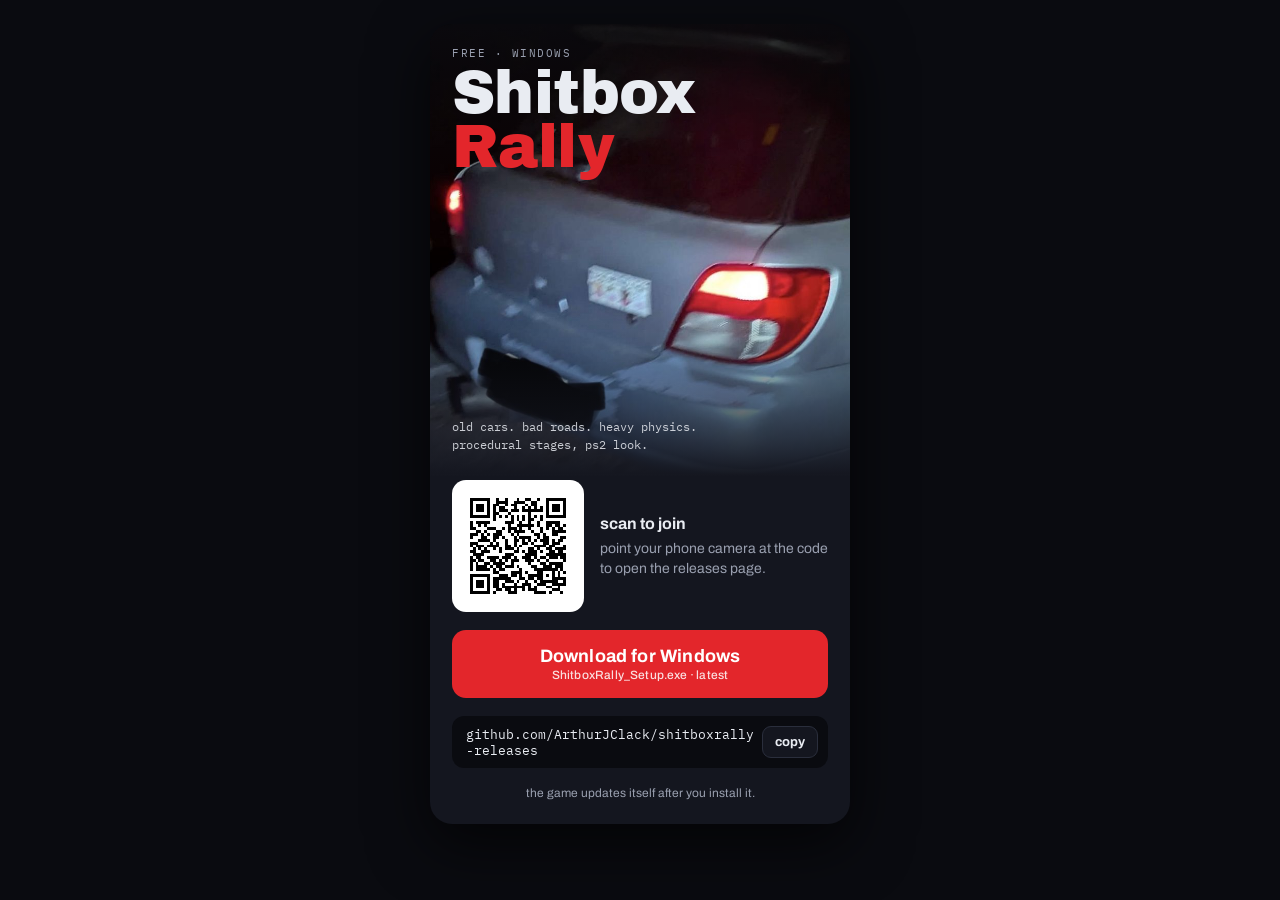
==== docs/index.html @ 25294f44 "Add a GitHub Pages share card site (wagon photo, QR, download button) Co-Authored-By: Claude Opus 5." ====
<!doctype html>
<html lang="en">
<head>
<meta charset="utf-8">
<meta name="viewport" content="width=device-width,initial-scale=1,viewport-fit=cover">
<meta property="og:title" content="Shitbox Rally">
<meta property="og:description" content="old cars. bad roads. heavy physics. free download for windows.">
<meta property="og:image" content="https://arthurjclack.github.io/shitboxrally-releases/card/wagon.jpg">
<title>Shitbox Rally</title>
<link rel="preconnect" href="https://fonts.googleapis.com">
<link rel="stylesheet" href="https://fonts.googleapis.com/css2?family=Archivo+Black&family=Archivo:wght@500;700&family=IBM+Plex+Mono:wght@500&display=swap">
<style>
/* layout: one phone-sized card, night photo bleeding behind the title, QR + download pinned under it */
:root{
  --night:#0a0b10; --panel:#14161f; --chrome:#e9ecf2; --dim:#9aa0b0;
  --tail:#e3262b; --tail-hot:#ff4a3d; --pad:#ffffff;
  --display:"Archivo Black","Arial Black",Impact,sans-serif;
  --body:"Archivo",system-ui,-apple-system,"Segoe UI",sans-serif;
  --mono:"IBM Plex Mono",ui-monospace,Menlo,Consolas,monospace;
  color-scheme:dark;
}
*{box-sizing:border-box}
html,body{background:var(--night);color:var(--chrome)}
body{margin:0;font-family:var(--body);padding-left:max(16px,env(safe-area-inset-left,0px));padding-right:max(16px,env(safe-area-inset-right,0px));padding-block:24px 40px;display:flex;justify-content:center}
.card{width:100%;max-width:420px;background:var(--panel);border-radius:22px;overflow:hidden;box-shadow:0 20px 60px #000a;display:flex;flex-direction:column}
.hero{position:relative;aspect-ratio:4/4.3;max-width:100%;background:var(--night) url("card/wagon.jpg") center/cover no-repeat;display:flex;flex-direction:column;justify-content:space-between;padding:22px}
.hero::after{content:"";position:absolute;inset:0;background:linear-gradient(180deg,#0a0b10cc 0%,#0a0b1000 38%,#0a0b1000 62%,var(--panel) 100%);pointer-events:none}
.hero>*{position:relative;z-index:1}
.tag{font-family:var(--mono);font-size:11px;letter-spacing:.14em;text-transform:uppercase;color:var(--dim)}
h1{margin:6px 0 0;font-family:var(--display);font-weight:400;line-height:.9;font-size:clamp(44px,13vw,60px);letter-spacing:-.01em;text-wrap:balance}
h1 span{display:block;color:var(--tail)}
.spec{font-family:var(--mono);font-size:12px;color:var(--chrome);opacity:.85;line-height:1.5}
.body{padding:4px 22px 24px;display:flex;flex-direction:column;gap:18px}
.row{display:flex;gap:16px;align-items:center}
.qr{flex:none;background:var(--pad);border-radius:14px;padding:6px;width:132px;max-width:40%}
.qr img{display:block;width:100%;image-rendering:pixelated}
.row p{margin:0;min-width:0;font-size:14px;line-height:1.45;color:var(--dim)}
.row p b{display:block;color:var(--chrome);font-size:16px;margin-bottom:4px}
.dl{display:flex;flex-direction:column;align-items:center;gap:2px;text-decoration:none;background:var(--tail);color:#fff;border-radius:14px;padding:16px 12px;font-weight:700;font-size:18px;letter-spacing:.01em;transition:background .15s}
.dl small{font-weight:500;font-size:12px;opacity:.85}
.dl:hover,.dl:focus-visible{background:var(--tail-hot)}
a:focus-visible,button:focus-visible{outline:2px solid var(--chrome);outline-offset:3px}
.link{display:flex;gap:8px;align-items:center;background:var(--night);border-radius:12px;padding:10px 10px 10px 14px}
.link a{flex:1;min-width:0;font-family:var(--mono);font-size:12.5px;color:var(--chrome);text-decoration:none;overflow-wrap:anywhere}
.link button{flex:none;font:700 13px var(--body);background:var(--panel);color:var(--chrome);border:1px solid #2a2e3c;border-radius:9px;padding:8px 12px;cursor:pointer}
.foot{font-size:12px;color:var(--dim);text-align:center}
@media (prefers-reduced-motion:reduce){.dl{transition:none}}
</style>
</head>
<body>


<main class="card">
  <section class="hero">
    <div>
      <div class="tag">free · windows</div>
      <h1>Shitbox <span>Rally</span></h1>
    </div>
    <div class="spec">old cars. bad roads. heavy physics.<br>procedural stages, ps2 look.</div>
  </section>
  <section class="body">
    <div class="row">
      <div class="qr"><img alt="QR code linking to the Shitbox Rally releases page" src="card/qr.png"></div>
      <p><b>scan to join</b>point your phone camera at the code to open the releases page.</p>
    </div>
    <a class="dl" href="https://github.com/ArthurJClack/shitboxrally-releases/releases/latest/download/ShitboxRally_Setup.exe">Download for Windows<small>ShitboxRally_Setup.exe · latest</small></a>
    <div class="link">
      <a id="repo" href="https://github.com/ArthurJClack/shitboxrally-releases">github.com/ArthurJClack/shitboxrally-releases</a>
      <button id="copy" type="button">copy</button>
    </div>
    <div class="foot">the game updates itself after you install it.</div>
  </section>
</main>
<script>
document.getElementById('copy').addEventListener('click',e=>{
  const b=e.currentTarget,url=document.getElementById('repo').href;
  const done=t=>{b.textContent=t;setTimeout(()=>b.textContent='copy',1600)};
  try{navigator.clipboard.writeText(url).then(()=>done('copied'),()=>sel())}catch(_){sel()}
  function sel(){const r=document.createRange();r.selectNodeContents(document.getElementById('repo'));const s=getSelection();s.removeAllRanges();s.addRange(r);done('selected')}
});
</script>
</body>
</html>
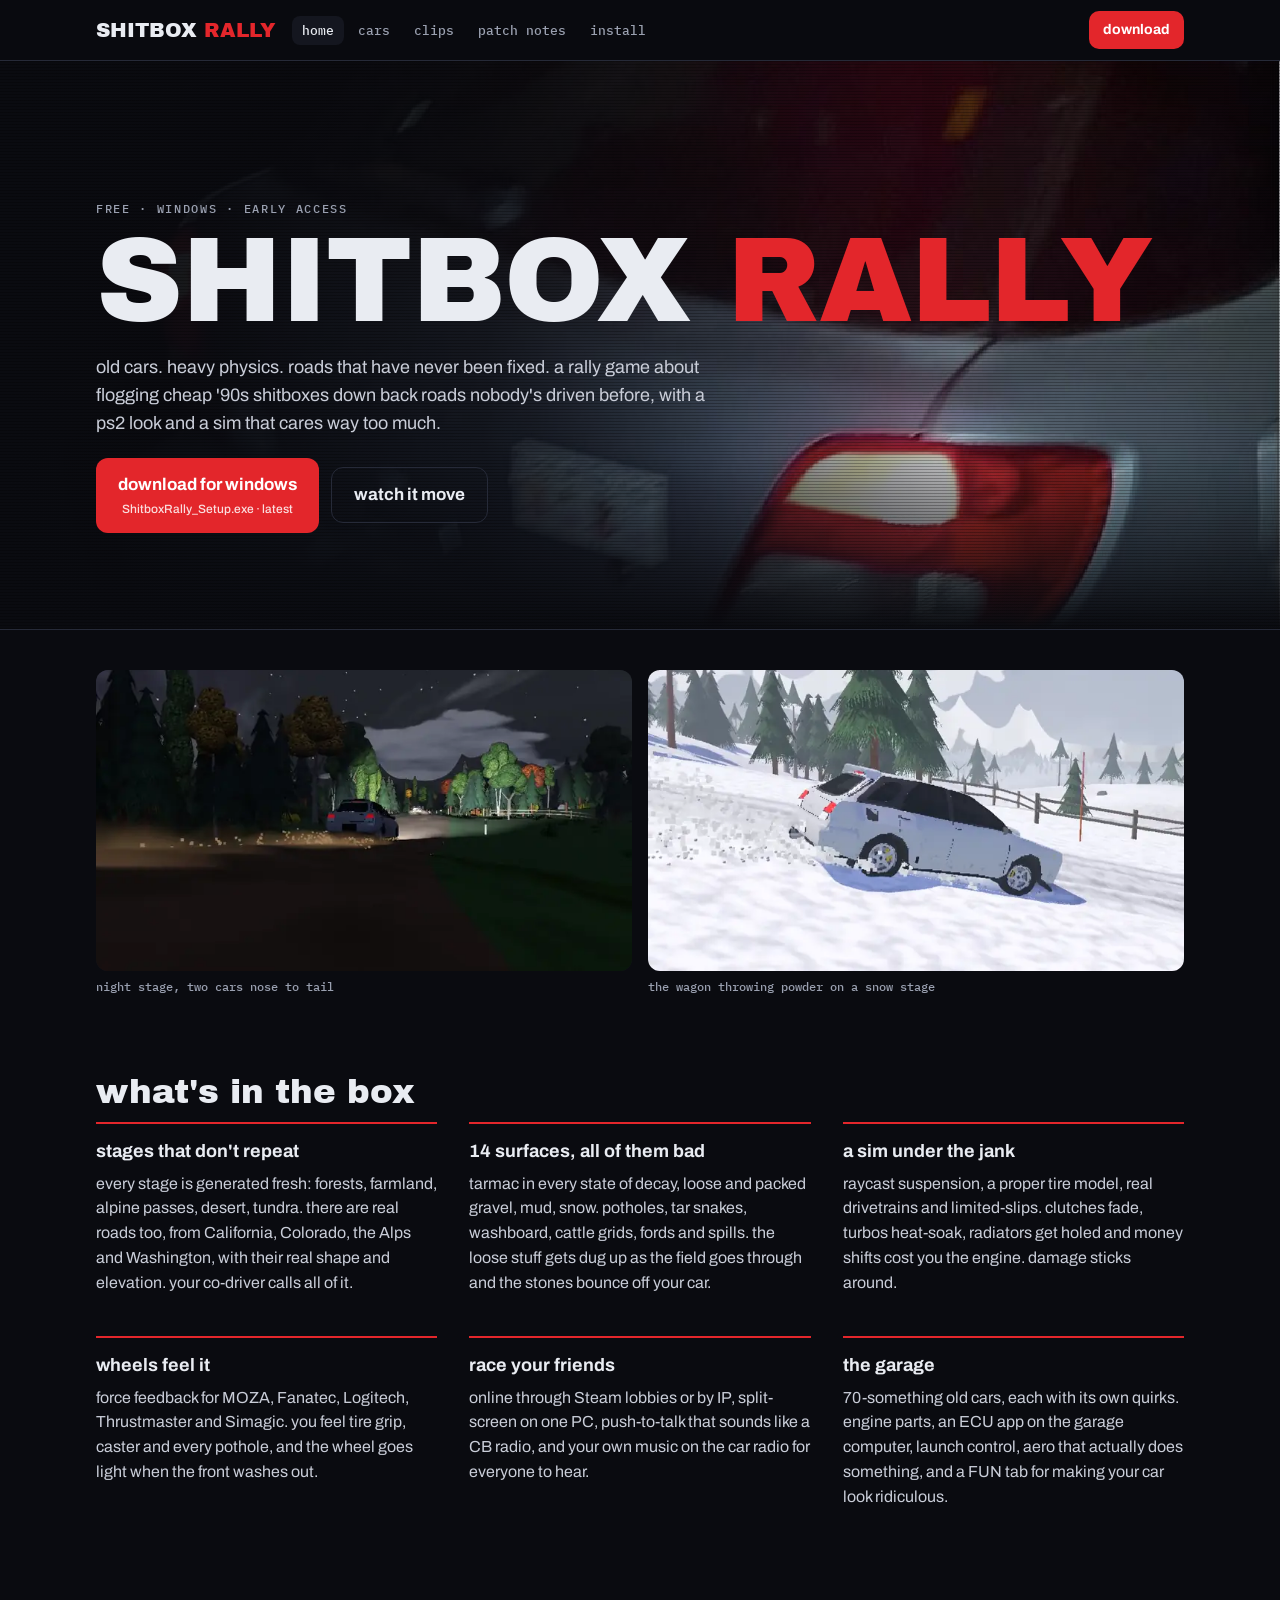
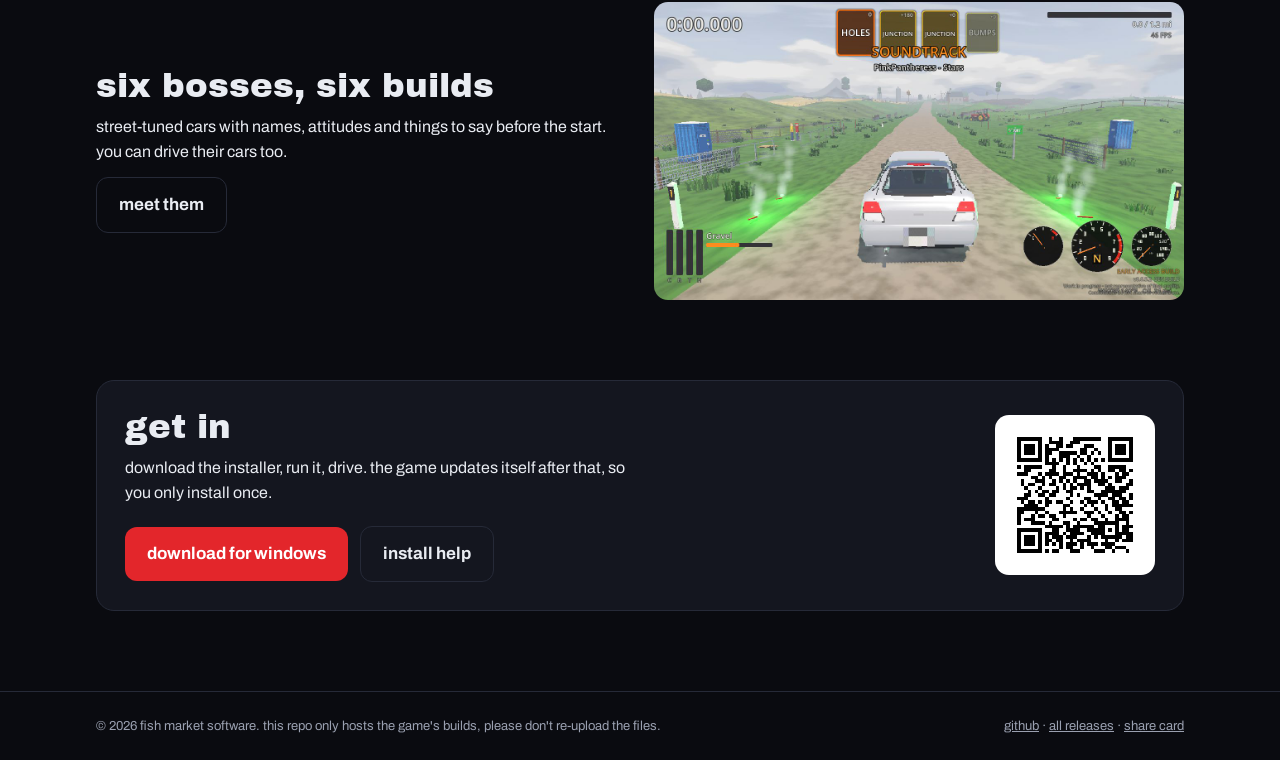
==== commit 02a78837: "Turn the share card into a full site: home, cars, clips, patch notes, install Co-Authored-By: Claude" ====
--- a/docs/index.html
+++ b/docs/index.html
@@ -3,81 +3,86 @@
 <head>
 <meta charset="utf-8">
 <meta name="viewport" content="width=device-width,initial-scale=1,viewport-fit=cover">
+<title>Shitbox Rally</title>
+<meta name="description" content="old cars, heavy physics, procedural rally stages and a ps2 look. free download for windows.">
 <meta property="og:title" content="Shitbox Rally">
-<meta property="og:description" content="old cars. bad roads. heavy physics. free download for windows.">
+<meta property="og:description" content="old cars, heavy physics, procedural rally stages and a ps2 look. free download for windows.">
 <meta property="og:image" content="https://arthurjclack.github.io/shitboxrally-releases/card/wagon.jpg">
-<title>Shitbox Rally</title>
+<meta name="theme-color" content="#0a0b10">
 <link rel="preconnect" href="https://fonts.googleapis.com">
 <link rel="stylesheet" href="https://fonts.googleapis.com/css2?family=Archivo+Black&family=Archivo:wght@500;700&family=IBM+Plex+Mono:wght@500&display=swap">
-<style>
-/* layout: one phone-sized card, night photo bleeding behind the title, QR + download pinned under it */
-:root{
-  --night:#0a0b10; --panel:#14161f; --chrome:#e9ecf2; --dim:#9aa0b0;
-  --tail:#e3262b; --tail-hot:#ff4a3d; --pad:#ffffff;
-  --display:"Archivo Black","Arial Black",Impact,sans-serif;
-  --body:"Archivo",system-ui,-apple-system,"Segoe UI",sans-serif;
-  --mono:"IBM Plex Mono",ui-monospace,Menlo,Consolas,monospace;
-  color-scheme:dark;
-}
-*{box-sizing:border-box}
-html,body{background:var(--night);color:var(--chrome)}
-body{margin:0;font-family:var(--body);padding-left:max(16px,env(safe-area-inset-left,0px));padding-right:max(16px,env(safe-area-inset-right,0px));padding-block:24px 40px;display:flex;justify-content:center}
-.card{width:100%;max-width:420px;background:var(--panel);border-radius:22px;overflow:hidden;box-shadow:0 20px 60px #000a;display:flex;flex-direction:column}
-.hero{position:relative;aspect-ratio:4/4.3;max-width:100%;background:var(--night) url("card/wagon.jpg") center/cover no-repeat;display:flex;flex-direction:column;justify-content:space-between;padding:22px}
-.hero::after{content:"";position:absolute;inset:0;background:linear-gradient(180deg,#0a0b10cc 0%,#0a0b1000 38%,#0a0b1000 62%,var(--panel) 100%);pointer-events:none}
-.hero>*{position:relative;z-index:1}
-.tag{font-family:var(--mono);font-size:11px;letter-spacing:.14em;text-transform:uppercase;color:var(--dim)}
-h1{margin:6px 0 0;font-family:var(--display);font-weight:400;line-height:.9;font-size:clamp(44px,13vw,60px);letter-spacing:-.01em;text-wrap:balance}
-h1 span{display:block;color:var(--tail)}
-.spec{font-family:var(--mono);font-size:12px;color:var(--chrome);opacity:.85;line-height:1.5}
-.body{padding:4px 22px 24px;display:flex;flex-direction:column;gap:18px}
-.row{display:flex;gap:16px;align-items:center}
-.qr{flex:none;background:var(--pad);border-radius:14px;padding:6px;width:132px;max-width:40%}
-.qr img{display:block;width:100%;image-rendering:pixelated}
-.row p{margin:0;min-width:0;font-size:14px;line-height:1.45;color:var(--dim)}
-.row p b{display:block;color:var(--chrome);font-size:16px;margin-bottom:4px}
-.dl{display:flex;flex-direction:column;align-items:center;gap:2px;text-decoration:none;background:var(--tail);color:#fff;border-radius:14px;padding:16px 12px;font-weight:700;font-size:18px;letter-spacing:.01em;transition:background .15s}
-.dl small{font-weight:500;font-size:12px;opacity:.85}
-.dl:hover,.dl:focus-visible{background:var(--tail-hot)}
-a:focus-visible,button:focus-visible{outline:2px solid var(--chrome);outline-offset:3px}
-.link{display:flex;gap:8px;align-items:center;background:var(--night);border-radius:12px;padding:10px 10px 10px 14px}
-.link a{flex:1;min-width:0;font-family:var(--mono);font-size:12.5px;color:var(--chrome);text-decoration:none;overflow-wrap:anywhere}
-.link button{flex:none;font:700 13px var(--body);background:var(--panel);color:var(--chrome);border:1px solid #2a2e3c;border-radius:9px;padding:8px 12px;cursor:pointer}
-.foot{font-size:12px;color:var(--dim);text-align:center}
-@media (prefers-reduced-motion:reduce){.dl{transition:none}}
-</style>
+<link rel="stylesheet" href="site.css">
 </head>
 <body>
+<header class="top"><div class="wrap top-in">
+  <a class="logo" href="index.html">SHITBOX <span>RALLY</span></a>
+  <nav><a href="index.html" aria-current="page">home</a><a href="cars.html">cars</a><a href="clips.html">clips</a><a href="notes.html">patch notes</a><a href="install.html">install</a></nav>
+  <a class="btn btn-sm" href="https://github.com/ArthurJClack/shitboxrally-releases/releases/latest/download/ShitboxRally_Setup.exe">download</a>
+</div></header>
+<main>
 
+<section class="hero">
+  <div class="hero-img" role="img" aria-label="A silver wagon at night, tail lights on"></div>
+  <div class="wrap hero-in">
+    <p class="tag">free · windows · early access</p>
+    <h1>SHITBOX <span>RALLY</span></h1>
+    <p class="lede">old cars. heavy physics. roads that have never been fixed. a rally game about flogging cheap '90s shitboxes down back roads nobody's driven before, with a ps2 look and a sim that cares way too much.</p>
+    <div class="cta">
+      <a class="btn" href="https://github.com/ArthurJClack/shitboxrally-releases/releases/latest/download/ShitboxRally_Setup.exe">download for windows<small>ShitboxRally_Setup.exe · latest</small></a>
+      <a class="btn ghost" href="clips.html">watch it move</a>
+    </div>
+  </div>
+</section>
 
-<main class="card">
-  <section class="hero">
+<section class="wrap band">
+  <div class="grid2">
+    <figure class="clip big"><a href="media/clips/night.mp4"><img loading="lazy" src="media/clips/night.webp" alt="night stage, two cars nose to tail"></a><figcaption>night stage, two cars nose to tail</figcaption></figure>
+    <figure class="clip big"><a href="media/clips/snow.mp4"><img loading="lazy" src="media/clips/snow.webp" alt="the wagon throwing powder on a snow stage"></a><figcaption>the wagon throwing powder on a snow stage</figcaption></figure>
+  </div>
+</section>
+
+<section class="wrap band">
+  <h2>what's in the box</h2>
+  <div class="feats">
+    <article><h3>stages that don't repeat</h3><p>every stage is generated fresh: forests, farmland, alpine passes, desert, tundra. there are real roads too, from California, Colorado, the Alps and Washington, with their real shape and elevation. your co-driver calls all of it.</p></article>
+    <article><h3>14 surfaces, all of them bad</h3><p>tarmac in every state of decay, loose and packed gravel, mud, snow. potholes, tar snakes, washboard, cattle grids, fords and spills. the loose stuff gets dug up as the field goes through and the stones bounce off your car.</p></article>
+    <article><h3>a sim under the jank</h3><p>raycast suspension, a proper tire model, real drivetrains and limited-slips. clutches fade, turbos heat-soak, radiators get holed and money shifts cost you the engine. damage sticks around.</p></article>
+    <article><h3>wheels feel it</h3><p>force feedback for MOZA, Fanatec, Logitech, Thrustmaster and Simagic. you feel tire grip, caster and every pothole, and the wheel goes light when the front washes out.</p></article>
+    <article><h3>race your friends</h3><p>online through Steam lobbies or by IP, split-screen on one PC, push-to-talk that sounds like a CB radio, and your own music on the car radio for everyone to hear.</p></article>
+    <article><h3>the garage</h3><p>70-something old cars, each with its own quirks. engine parts, an ECU app on the garage computer, launch control, aero that actually does something, and a FUN tab for making your car look ridiculous.</p></article>
+  </div>
+</section>
+
+<section class="wrap band">
+  <div class="split">
     <div>
-      <div class="tag">free · windows</div>
-      <h1>Shitbox <span>Rally</span></h1>
+      <h2>six bosses, six builds</h2>
+      <p>street-tuned cars with names, attitudes and things to say before the start. you can drive their cars too.</p>
+      <a class="btn ghost" href="cars.html#bosses">meet them</a>
     </div>
-    <div class="spec">old cars. bad roads. heavy physics.<br>procedural stages, ps2 look.</div>
-  </section>
-  <section class="body">
-    <div class="row">
-      <div class="qr"><img alt="QR code linking to the Shitbox Rally releases page" src="card/qr.png"></div>
-      <p><b>scan to join</b>point your phone camera at the code to open the releases page.</p>
+    <img class="shot" loading="lazy" src="shots/gravel-chase.jpg" alt="chase cam on a gravel farm road">
+  </div>
+</section>
+
+<section class="wrap band">
+  <div class="dl-box">
+    <div>
+      <h2>get in</h2>
+      <p>download the installer, run it, drive. the game updates itself after that, so you only install once.</p>
+      <div class="cta"><a class="btn" href="https://github.com/ArthurJClack/shitboxrally-releases/releases/latest/download/ShitboxRally_Setup.exe">download for windows</a><a class="btn ghost" href="install.html">install help</a></div>
     </div>
-    <a class="dl" href="https://github.com/ArthurJClack/shitboxrally-releases/releases/latest/download/ShitboxRally_Setup.exe">Download for Windows<small>ShitboxRally_Setup.exe · latest</small></a>
-    <div class="link">
-      <a id="repo" href="https://github.com/ArthurJClack/shitboxrally-releases">github.com/ArthurJClack/shitboxrally-releases</a>
-      <button id="copy" type="button">copy</button>
-    </div>
-    <div class="foot">the game updates itself after you install it.</div>
-  </section>
+    <div class="qr"><img src="card/qr-site.png" alt="QR code for this site"></div>
+  </div>
+</section>
+
 </main>
+<footer class="foot"><div class="wrap foot-in">
+  <span>© 2026 fish market software. this repo only hosts the game's builds, please don't re-upload the files.</span>
+  <span><a href="https://github.com/ArthurJClack/shitboxrally-releases">github</a> · <a href="https://github.com/ArthurJClack/shitboxrally-releases/releases">all releases</a> · <a href="card.html">share card</a></span>
+</div></footer>
 <script>
-document.getElementById('copy').addEventListener('click',e=>{
-  const b=e.currentTarget,url=document.getElementById('repo').href;
-  const done=t=>{b.textContent=t;setTimeout(()=>b.textContent='copy',1600)};
-  try{navigator.clipboard.writeText(url).then(()=>done('copied'),()=>sel())}catch(_){sel()}
-  function sel(){const r=document.createRange();r.selectNodeContents(document.getElementById('repo'));const s=getSelection();s.removeAllRanges();s.addRange(r);done('selected')}
-});
+document.querySelectorAll('video[data-lazy]').forEach(v=>{
+  const io=new IntersectionObserver(es=>es.forEach(e=>{if(e.isIntersecting){v.src=v.dataset.lazy;v.removeAttribute('data-lazy');io.disconnect()}}));io.observe(v)});
 </script>
 </body>
 </html>
--- a/docs/site.css
+++ b/docs/site.css
@@ -0,0 +1,128 @@
+/* night stage palette: tarmac black, wagon silver, tail-light red. one look, always dark. */
+:root{
+  --night:#0a0b10; --panel:#14161f; --line:#262a38; --chrome:#e9ecf2; --dim:#9aa0b0;
+  --tail:#e3262b; --tail-hot:#ff4a3d; --amber:#f2a33a;
+  --display:"Archivo Black","Arial Black",Impact,sans-serif;
+  --body:"Archivo",system-ui,-apple-system,"Segoe UI",sans-serif;
+  --mono:"IBM Plex Mono",ui-monospace,Menlo,Consolas,monospace;
+  color-scheme:dark;
+}
+*{box-sizing:border-box}
+html{background:var(--night)}
+body{margin:0;background:var(--night);color:var(--chrome);font:16px/1.55 var(--body)}
+img,video{max-width:100%;display:block}
+a{color:var(--chrome)}
+a:focus-visible,button:focus-visible{outline:2px solid var(--chrome);outline-offset:3px}
+h1,h2,h3{text-wrap:balance;margin:0}
+h1{font:400 clamp(36px,7vw,72px)/.95 var(--display);letter-spacing:-.01em}
+h1 span{color:var(--tail)}
+h2{font:400 clamp(24px,3.6vw,34px)/1.05 var(--display);margin-bottom:12px}
+h3{font-size:18px;font-weight:700;margin-bottom:6px}
+p{margin:0 0 12px}
+.wrap{max-width:1120px;margin:0 auto;padding-left:max(16px,env(safe-area-inset-left,0px));padding-right:max(16px,env(safe-area-inset-right,0px))}
+.tag{font:500 12px var(--mono);letter-spacing:.14em;text-transform:uppercase;color:var(--dim);margin-bottom:8px}
+.lede{font-size:18px;color:#c9cdd8;max-width:62ch}
+.muted{color:var(--dim)}
+
+/* header */
+.top{position:sticky;top:0;z-index:5;background:#0a0b10ee;backdrop-filter:blur(6px);border-bottom:1px solid var(--line)}
+.top-in{display:flex;align-items:center;gap:16px;min-height:60px;flex-wrap:wrap;padding-block:8px}
+.logo{font:400 20px var(--display);text-decoration:none;white-space:nowrap}
+.logo span{color:var(--tail)}
+nav{display:flex;gap:4px;flex-wrap:wrap;flex:1}
+nav a{font:500 13px var(--mono);text-transform:lowercase;text-decoration:none;color:var(--dim);padding:6px 10px;border-radius:8px}
+nav a:hover{color:var(--chrome)}
+nav a[aria-current]{color:var(--chrome);background:var(--panel)}
+
+/* buttons */
+.btn{display:inline-flex;flex-direction:column;align-items:center;gap:2px;text-decoration:none;background:var(--tail);color:#fff;border-radius:12px;padding:14px 22px;font-weight:700;font-size:17px;transition:background .15s}
+.btn small{font-weight:500;font-size:12px;opacity:.85}
+.btn:hover{background:var(--tail-hot)}
+.btn.ghost{background:transparent;border:1px solid var(--line);color:var(--chrome)}
+.btn.ghost:hover{border-color:var(--dim)}
+.btn-sm{padding:8px 14px;font-size:14px;border-radius:10px}
+.cta{display:flex;gap:12px;flex-wrap:wrap;align-items:center;margin-top:20px}
+
+/* hero */
+.hero{position:relative;overflow:hidden;border-bottom:1px solid var(--line)}
+.hero-img{position:absolute;inset:0;background:url("card/wagon.jpg") 70% 40%/cover no-repeat;image-rendering:pixelated}
+.hero-img::after{content:"";position:absolute;inset:0;background:
+  repeating-linear-gradient(0deg,#0004 0 1px,transparent 1px 3px),
+  linear-gradient(90deg,var(--night) 0%,#0a0b10d9 38%,#0a0b1040 75%,#0a0b1066 100%),
+  linear-gradient(0deg,var(--night) 0%,transparent 30%)}
+.hero-in{position:relative;padding-block:clamp(56px,12vw,140px) clamp(48px,8vw,96px)}
+.hero h1{font-size:clamp(52px,11vw,120px)}
+.hero .lede{margin-top:16px}
+
+/* sections */
+.band{padding-block:40px}
+.head{padding-block:48px 8px}
+.head h1{margin-bottom:12px}
+.grid2{display:grid;grid-template-columns:repeat(auto-fit,minmax(min(100%,420px),1fr));gap:16px}
+.grid2.tight{align-items:start}
+.clip,.shots figure,.trailer{margin:0}
+.clip img,.shots img{width:100%;aspect-ratio:16/9;object-fit:cover;border-radius:12px;background:var(--panel)}
+figcaption{font:500 12px var(--mono);color:var(--dim);margin-top:8px}
+.trailer video{width:100%;aspect-ratio:16/9;border-radius:14px;background:#000}
+.shots{display:grid;grid-template-columns:repeat(auto-fill,minmax(min(100%,300px),1fr));gap:16px}
+
+.feats{display:grid;grid-template-columns:repeat(auto-fit,minmax(min(100%,300px),1fr));gap:28px 32px}
+.feats article{border-top:2px solid var(--tail);padding-top:14px}
+.feats p{color:#c9cdd8}
+
+.split{display:grid;grid-template-columns:repeat(auto-fit,minmax(min(100%,340px),1fr));gap:28px;align-items:center}
+.shot{width:100%;border-radius:14px}
+
+.dl-box{display:flex;gap:28px;align-items:center;justify-content:space-between;flex-wrap:wrap;background:var(--panel);border:1px solid var(--line);border-radius:18px;padding:28px}
+.dl-box>div:first-child{flex:1;min-width:0;max-width:56ch}
+.qr{background:#fff;border-radius:14px;padding:8px;width:160px;max-width:100%}
+.qr img{width:100%;image-rendering:pixelated}
+
+/* bosses */
+.bosses{display:grid;grid-template-columns:repeat(auto-fill,minmax(min(100%,320px),1fr));gap:16px;margin-top:16px}
+.boss{background:var(--panel);border:1px solid var(--line);border-radius:16px;padding:20px;position:relative}
+.swatch{width:44px;height:44px;border-radius:10px;background:var(--paint);border:1px solid #ffffff30;float:right;margin-left:12px}
+.boss .car{font:500 13px var(--mono);color:var(--amber)}
+.boss p:last-child{color:#c9cdd8;margin:0;font-size:15px}
+
+/* cars */
+.filters{display:flex;gap:8px;flex-wrap:wrap;margin:8px 0 18px}
+.filters button{font:500 13px var(--mono);background:var(--panel);color:var(--dim);border:1px solid var(--line);border-radius:999px;padding:7px 14px;cursor:pointer}
+.filters button.on{background:var(--chrome);color:var(--night);border-color:var(--chrome)}
+.cars{display:grid;grid-template-columns:repeat(auto-fill,minmax(min(100%,300px),1fr));gap:12px}
+.car-card{background:var(--panel);border:1px solid var(--line);border-radius:14px;padding:16px 18px}
+.car-top{display:flex;justify-content:space-between;gap:10px;align-items:start}
+.car-top h3{font-size:16px;min-width:0}
+.chip{flex:none;font:500 11px var(--mono);letter-spacing:.08em;border:1px solid var(--line);border-radius:6px;padding:2px 6px;color:var(--dim)}
+.car-card[data-dt="AWD"] .chip{color:var(--amber);border-color:#f2a33a55}
+.car-card[data-dt="RWD"] .chip{color:var(--tail-hot);border-color:#ff4a3d55}
+.spec{font:500 12px var(--mono);color:var(--dim);margin:2px 0 8px;font-variant-numeric:tabular-nums}
+.car-card p:last-child{font-size:14px;color:#c9cdd8;margin:0}
+
+/* notes */
+.notes{display:grid;grid-template-columns:repeat(auto-fit,minmax(min(100%,320px),1fr));gap:20px}
+.note-sec{background:var(--panel);border:1px solid var(--line);border-radius:16px;padding:22px}
+.note-sec h2{font-size:22px}
+.note-sec ul,.panel ul{margin:0;padding-left:18px;color:#c9cdd8}
+.note-sec li,.panel li{margin-bottom:6px}
+
+/* install */
+.steps{list-style:none;padding:0;margin:0;display:grid;gap:16px;counter-reset:s}
+.steps li{counter-increment:s;background:var(--panel);border:1px solid var(--line);border-radius:16px;padding:20px 20px 14px 76px;position:relative}
+.steps li::before{content:counter(s);position:absolute;left:20px;top:16px;font:400 36px/1 var(--display);color:var(--tail)}
+.panel{background:var(--panel);border:1px solid var(--line);border-radius:16px;padding:22px}
+.reqs{display:grid;grid-template-columns:auto 1fr;gap:8px 18px;margin:0}
+.reqs dt{font:500 12px var(--mono);text-transform:uppercase;letter-spacing:.1em;color:var(--dim);padding-top:3px}
+.reqs dd{margin:0}
+
+/* footer */
+.foot{border-top:1px solid var(--line);margin-top:40px}
+.foot-in{display:flex;justify-content:space-between;gap:12px;flex-wrap:wrap;padding-block:24px;font-size:13px;color:var(--dim)}
+.foot a{color:var(--dim)}
+
+@media (max-width:640px){
+  .top .btn-sm{display:none}
+  nav{flex-basis:100%;order:3}
+  .steps li{padding-left:60px}
+}
+@media (prefers-reduced-motion:reduce){.btn{transition:none}}
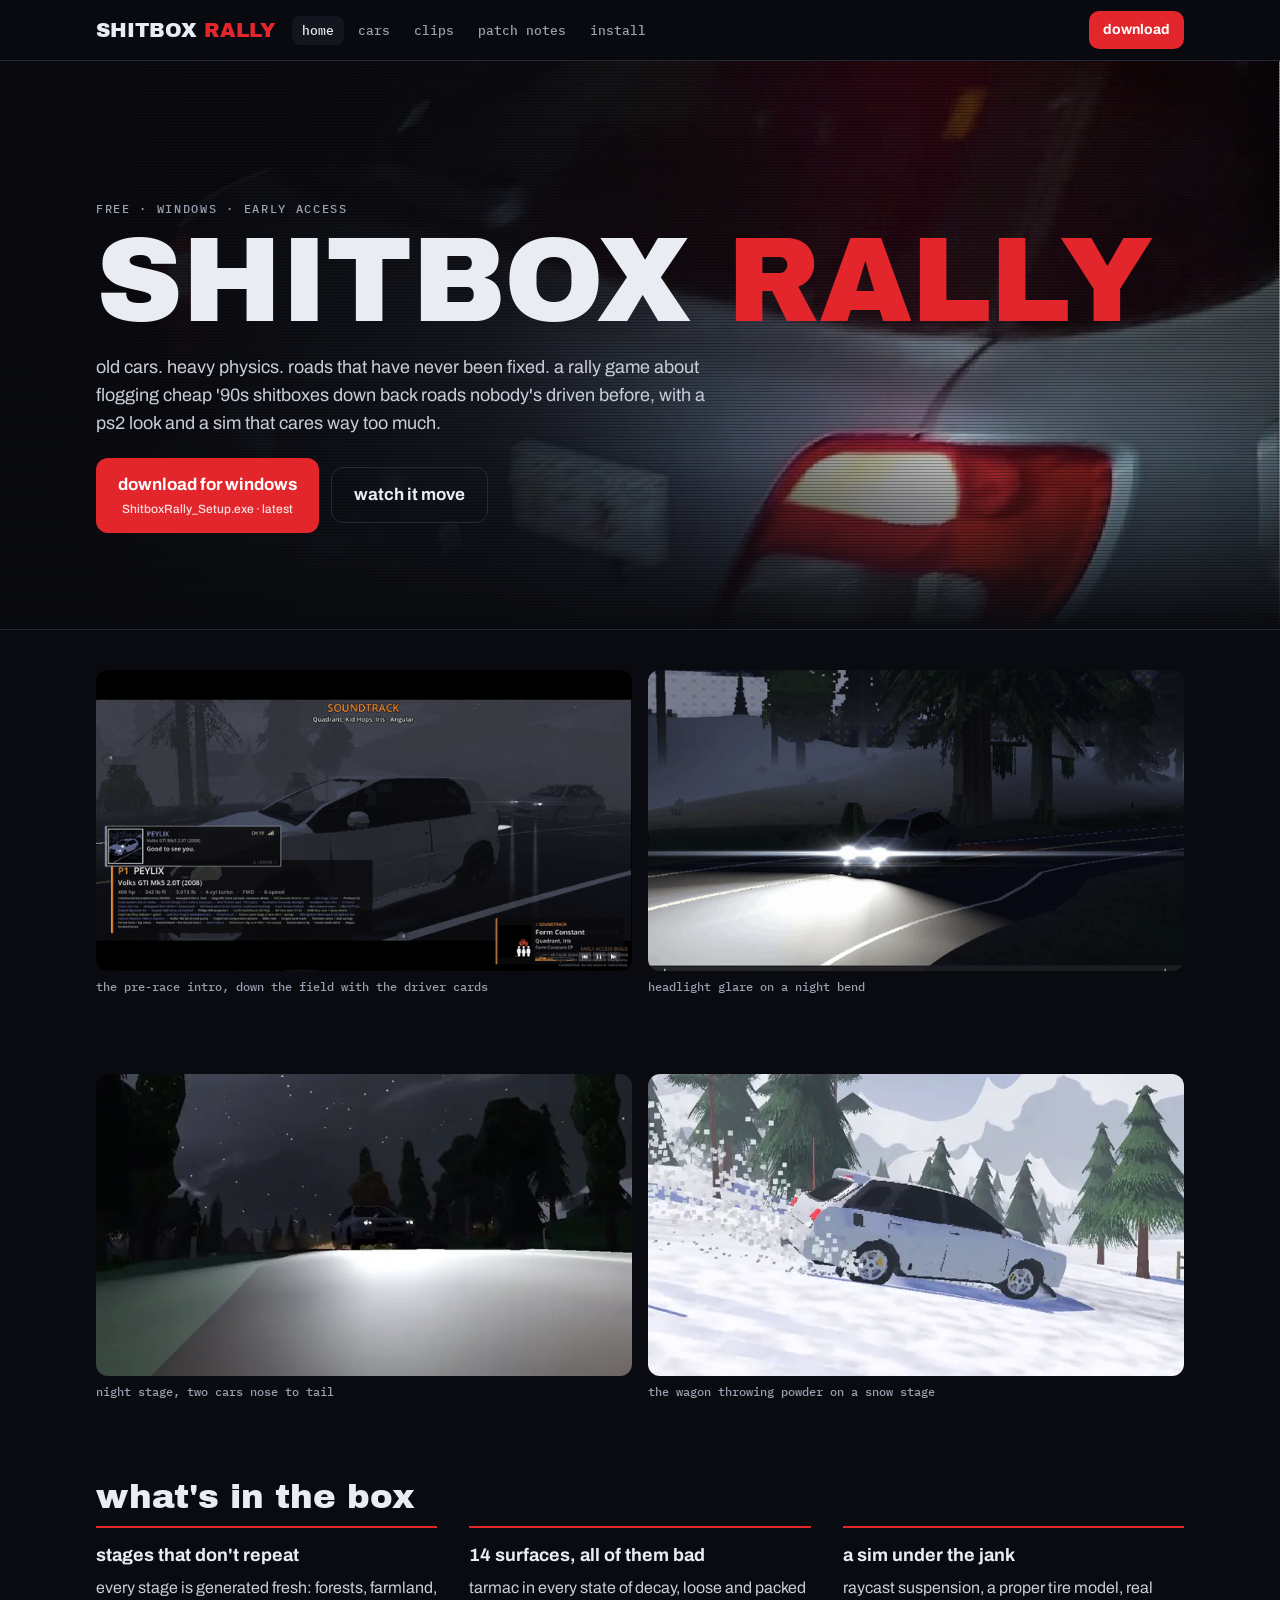
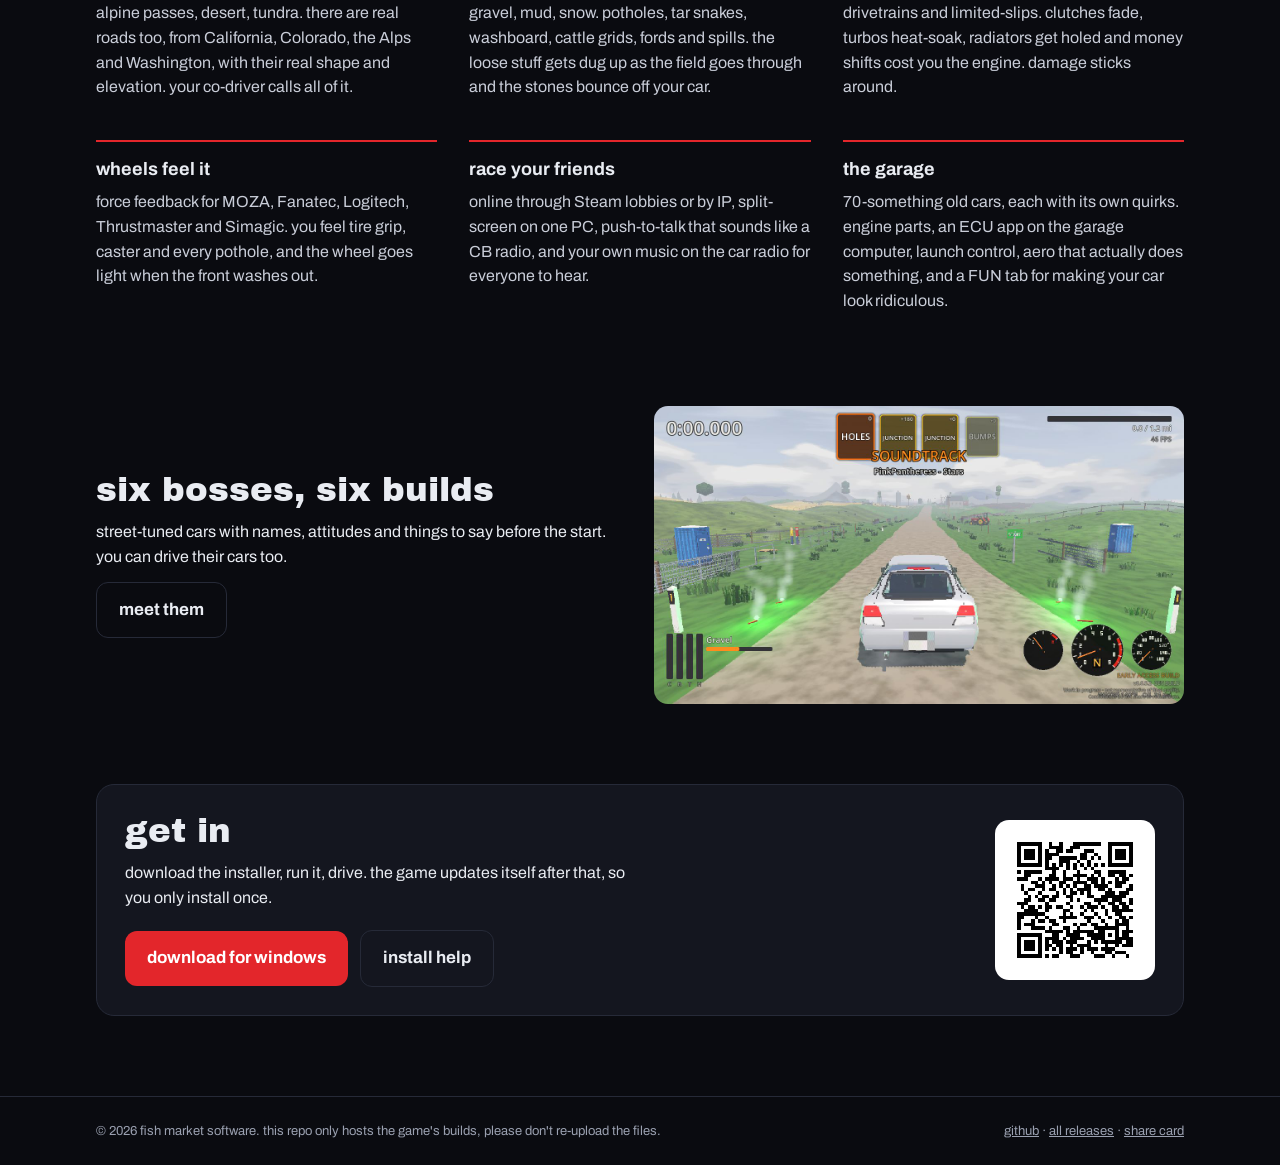
==== commit 3a899497: "Add the owner's new clips: pre-race intro + night headlight glare (gifs on the README and site, 720p" ====
--- a/docs/index.html
+++ b/docs/index.html
@@ -31,6 +31,12 @@
       <a class="btn" href="https://github.com/ArthurJClack/shitboxrally-releases/releases/latest/download/ShitboxRally_Setup.exe">download for windows<small>ShitboxRally_Setup.exe · latest</small></a>
       <a class="btn ghost" href="clips.html">watch it move</a>
     </div>
+  </div>
+</section>
+
+<section class="wrap band">
+  <div class="grid2">
+    <figure class="clip big"><a href="media/clips/intro.mp4"><img loading="lazy" src="media/clips/intro.gif" alt="the pre-race intro: the camera runs down the field at dusk with each driver's card"></a><figcaption>the pre-race intro, down the field with the driver cards</figcaption></figure><figure class="clip big"><a href="media/clips/glare.mp4"><img loading="lazy" src="media/clips/glare.gif" alt="a wagon coming round a night bend with its headlights flaring"></a><figcaption>headlight glare on a night bend</figcaption></figure>
   </div>
 </section>
 
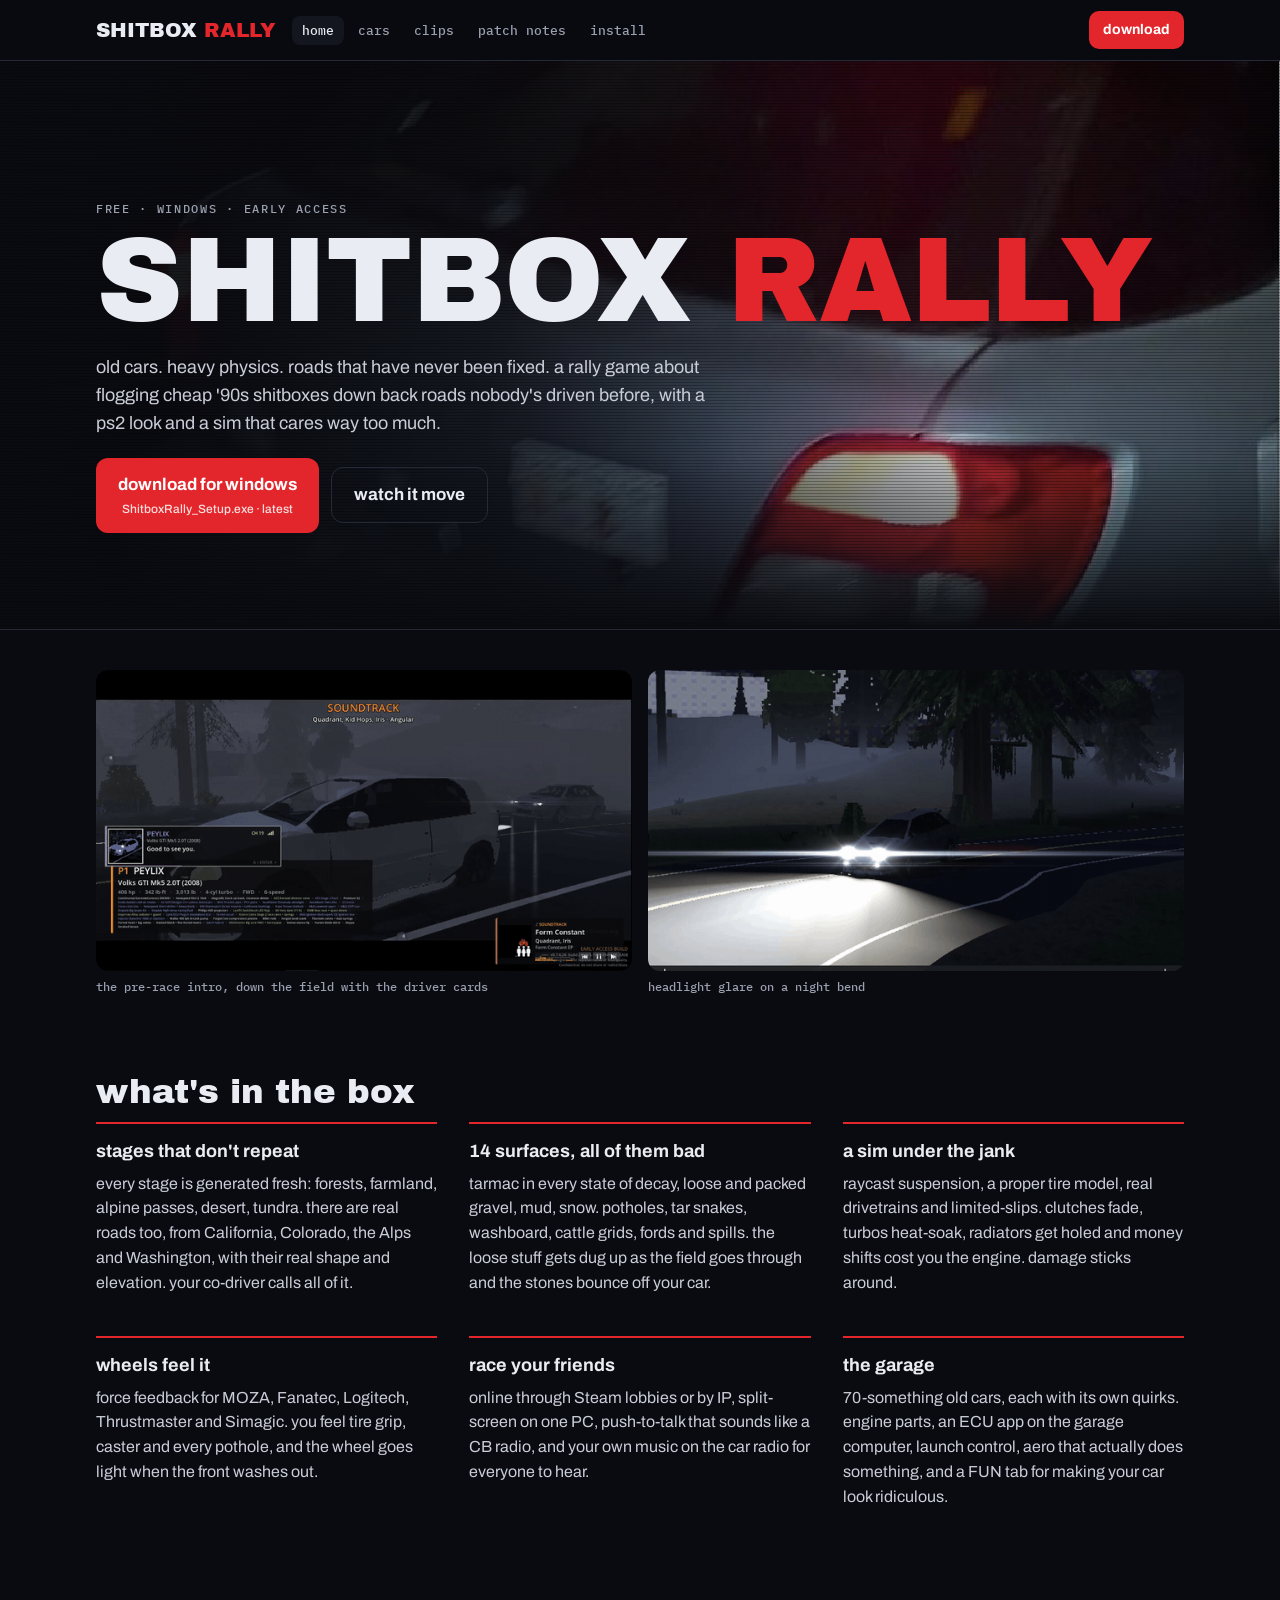
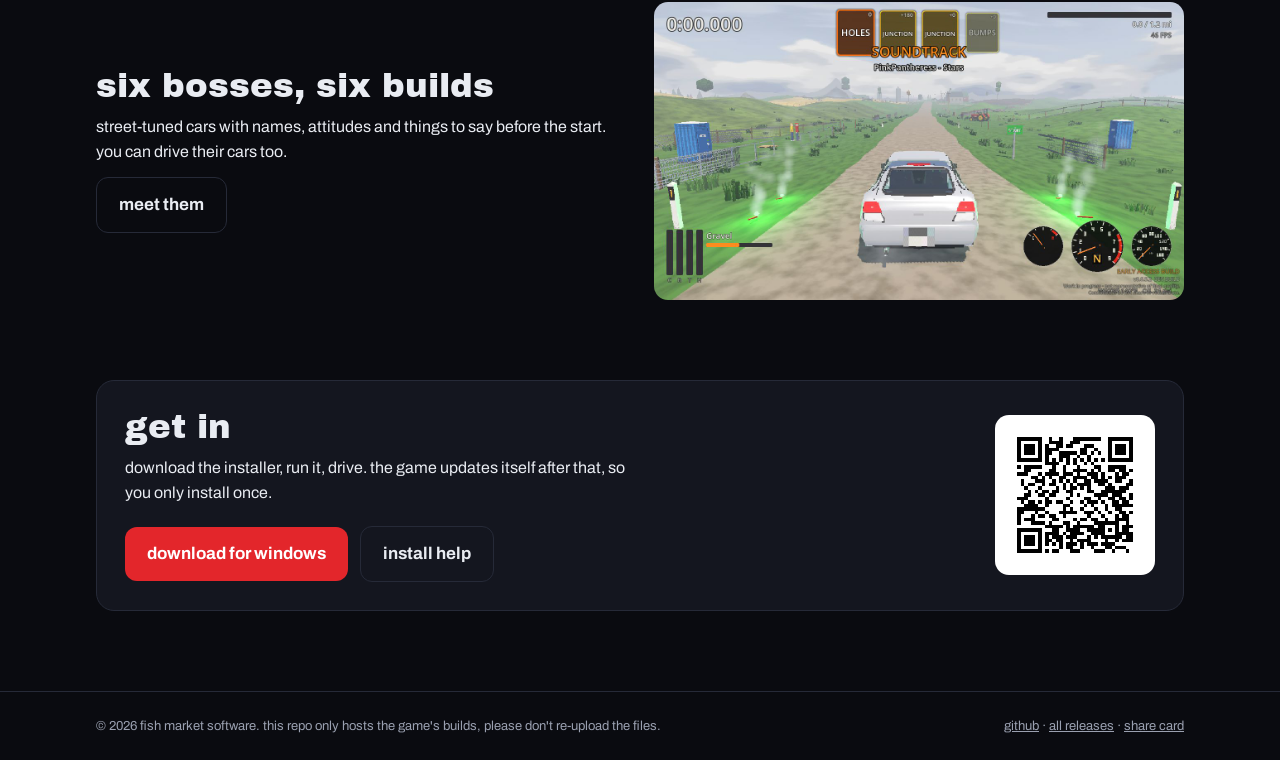
==== commit 3d63c63d: "Clips: add the fog beams + two night side-on clips, take all the older clips off the README and site" ====
--- a/docs/index.html
+++ b/docs/index.html
@@ -37,13 +37,6 @@
 <section class="wrap band">
   <div class="grid2">
     <figure class="clip big"><a href="media/clips/intro.mp4"><img loading="lazy" src="media/clips/intro.gif" alt="the pre-race intro: the camera runs down the field at dusk with each driver's card"></a><figcaption>the pre-race intro, down the field with the driver cards</figcaption></figure><figure class="clip big"><a href="media/clips/glare.mp4"><img loading="lazy" src="media/clips/glare.gif" alt="a wagon coming round a night bend with its headlights flaring"></a><figcaption>headlight glare on a night bend</figcaption></figure>
-  </div>
-</section>
-
-<section class="wrap band">
-  <div class="grid2">
-    <figure class="clip big"><a href="media/clips/night.mp4"><img loading="lazy" src="media/clips/night.webp" alt="night stage, two cars nose to tail"></a><figcaption>night stage, two cars nose to tail</figcaption></figure>
-    <figure class="clip big"><a href="media/clips/snow.mp4"><img loading="lazy" src="media/clips/snow.webp" alt="the wagon throwing powder on a snow stage"></a><figcaption>the wagon throwing powder on a snow stage</figcaption></figure>
   </div>
 </section>
 
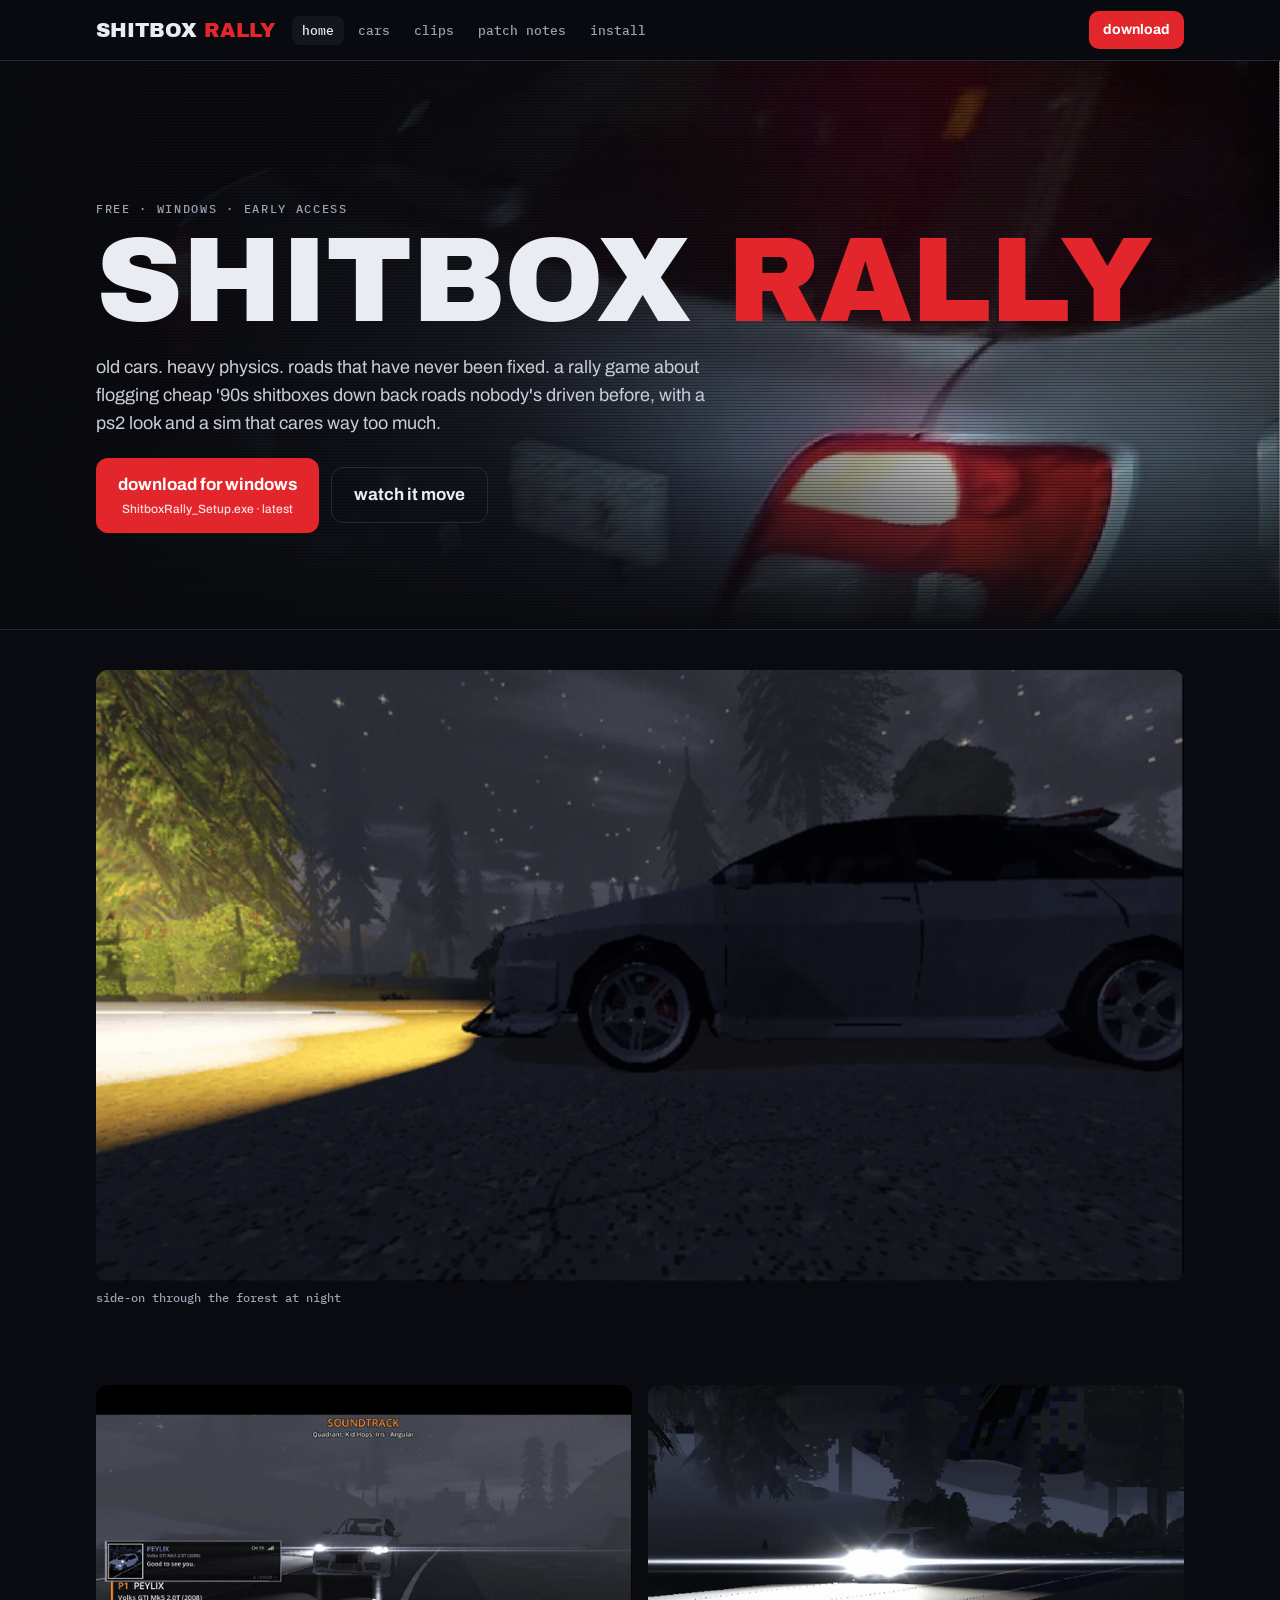
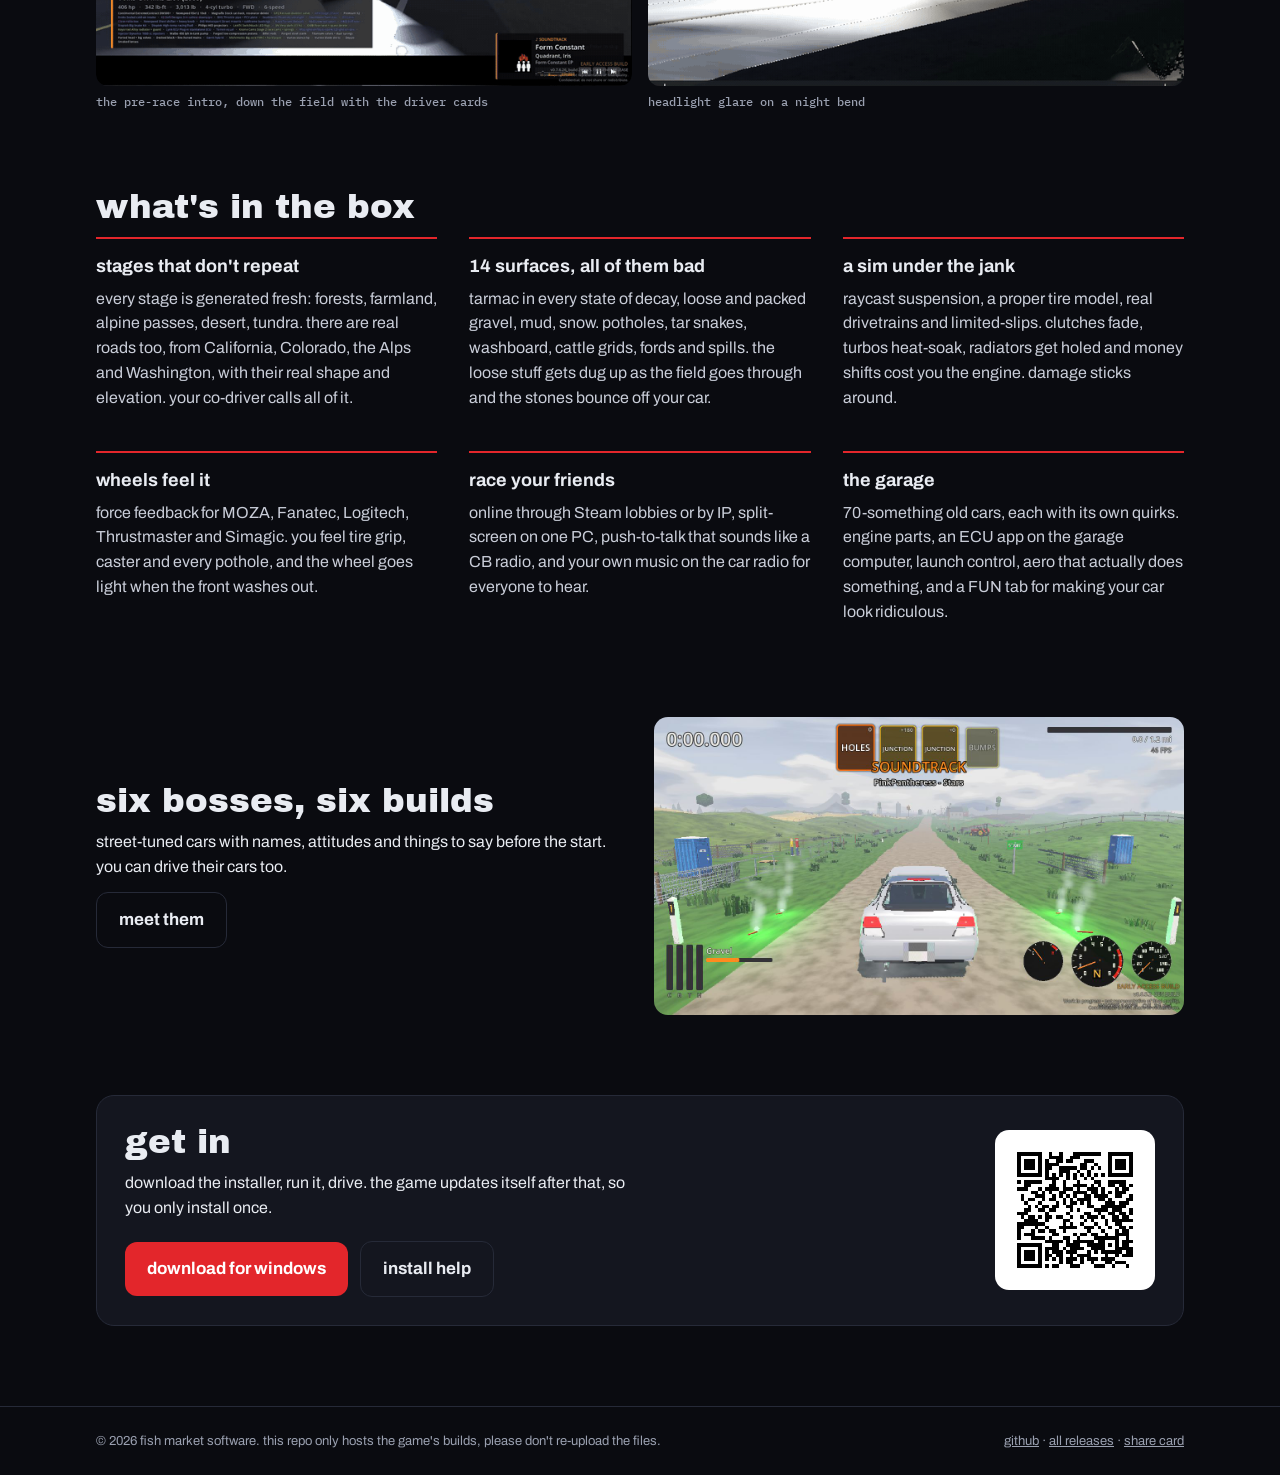
==== commit 31553cc7: "Clips: night side-on (forest) is the top clip on the README and site, drop the other side view Co-Au" ====
--- a/docs/index.html
+++ b/docs/index.html
@@ -32,6 +32,10 @@
       <a class="btn ghost" href="clips.html">watch it move</a>
     </div>
   </div>
+</section>
+
+<section class="wrap band">
+  <figure class="clip big"><a href="media/clips/night_side_2.mp4"><img loading="lazy" src="media/clips/night_side_2.gif" alt="a wagon side-on on a night forest road, yellow headlights out front"></a><figcaption>side-on through the forest at night</figcaption></figure>
 </section>
 
 <section class="wrap band">
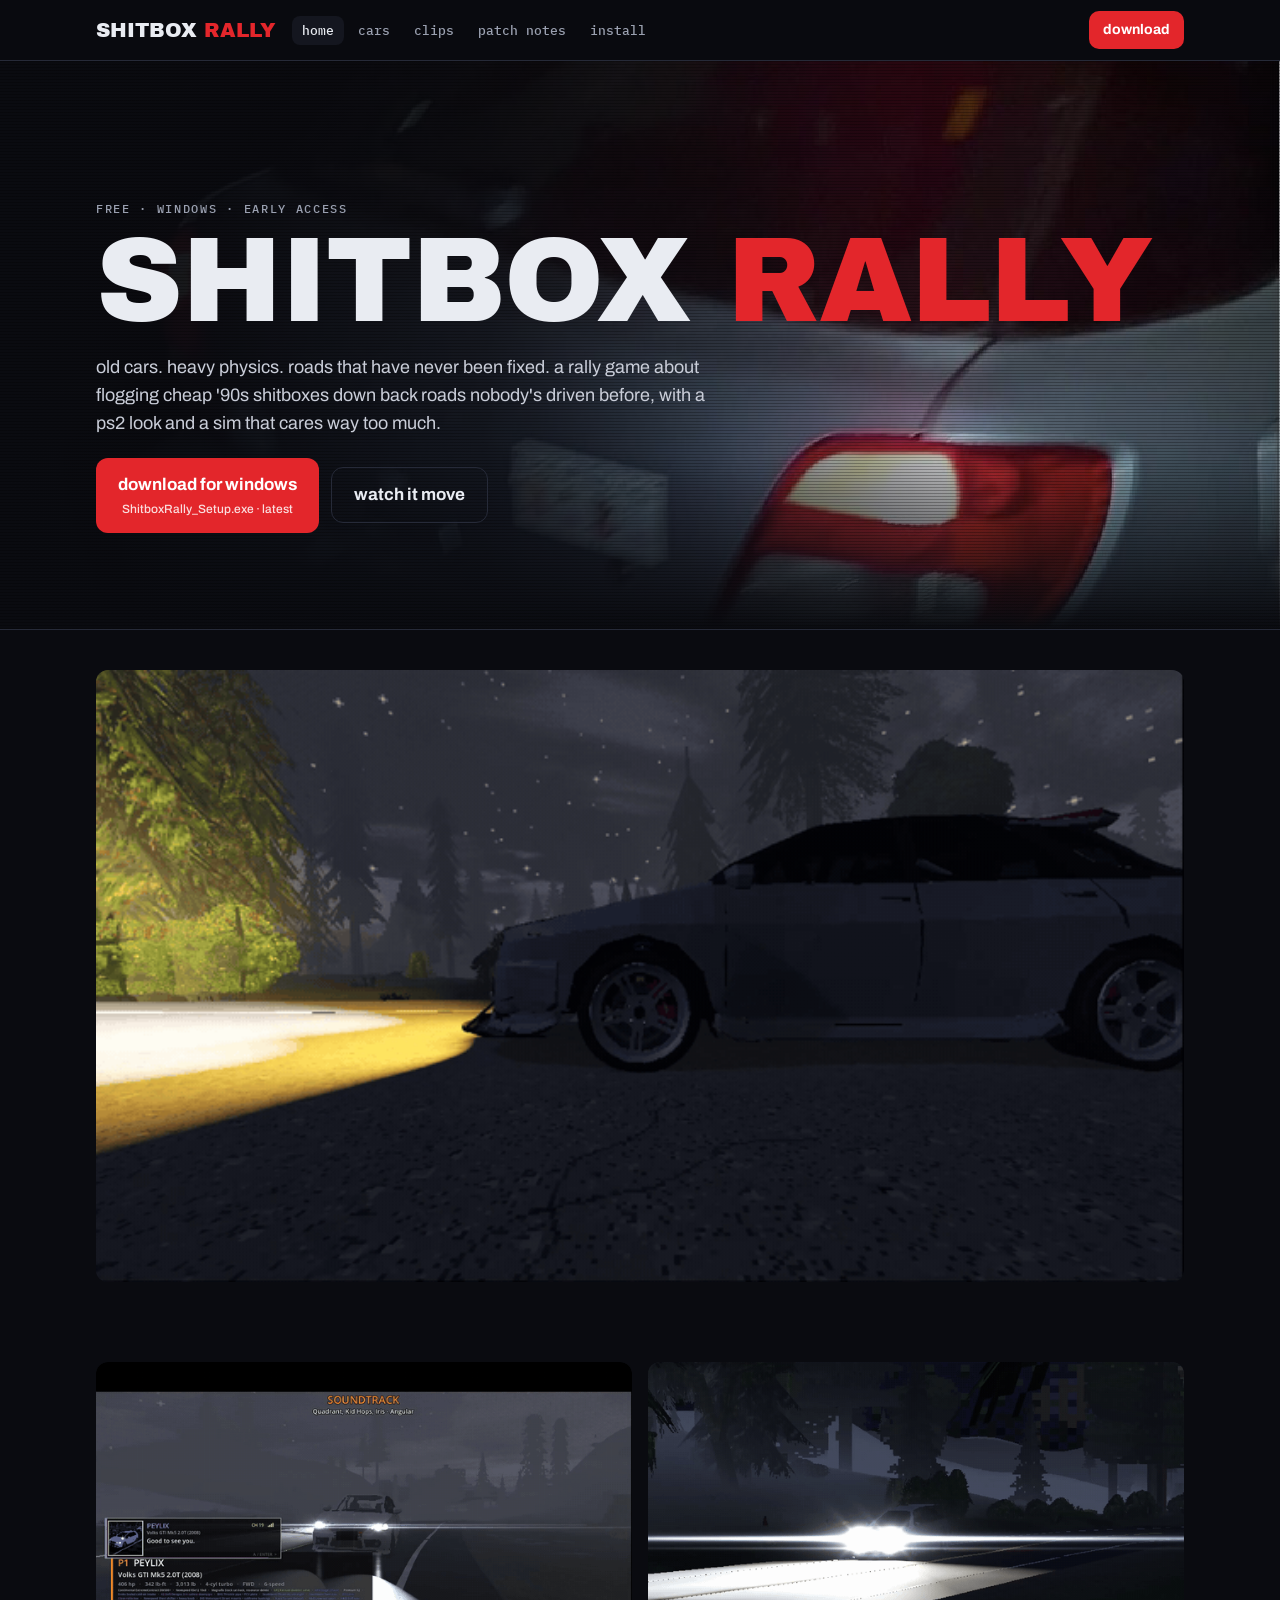
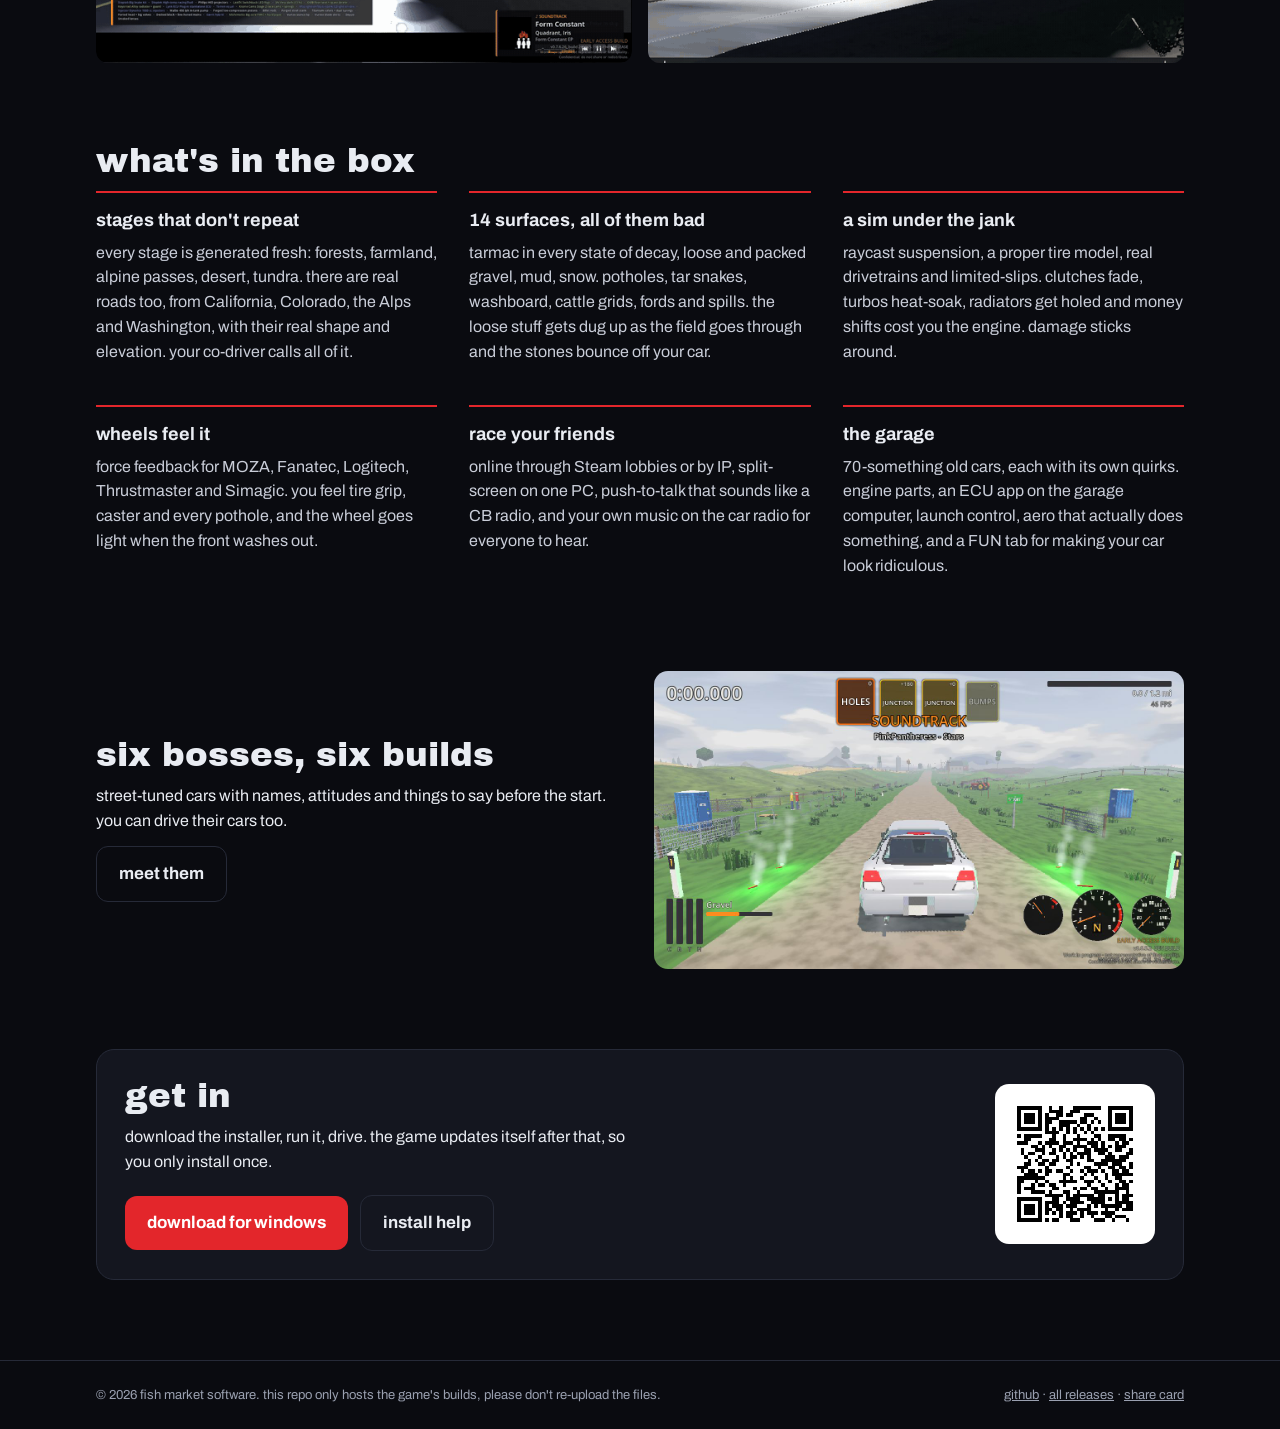
==== commit 4ab77ca0: "Site + README: drop the captions under clips and screenshots Co-Authored-By: Claude Opus 5.5 (1M con" ====
--- a/docs/index.html
+++ b/docs/index.html
@@ -35,12 +35,12 @@
 </section>
 
 <section class="wrap band">
-  <figure class="clip big"><a href="media/clips/night_side_2.mp4"><img loading="lazy" src="media/clips/night_side_2.gif" alt="a wagon side-on on a night forest road, yellow headlights out front"></a><figcaption>side-on through the forest at night</figcaption></figure>
+  <figure class="clip big"><a href="media/clips/night_side_2.mp4"><img loading="lazy" src="media/clips/night_side_2.gif" alt="a wagon side-on on a night forest road, yellow headlights out front"></a></figure>
 </section>
 
 <section class="wrap band">
   <div class="grid2">
-    <figure class="clip big"><a href="media/clips/intro.mp4"><img loading="lazy" src="media/clips/intro.gif" alt="the pre-race intro: the camera runs down the field at dusk with each driver's card"></a><figcaption>the pre-race intro, down the field with the driver cards</figcaption></figure><figure class="clip big"><a href="media/clips/glare.mp4"><img loading="lazy" src="media/clips/glare.gif" alt="a wagon coming round a night bend with its headlights flaring"></a><figcaption>headlight glare on a night bend</figcaption></figure>
+    <figure class="clip big"><a href="media/clips/intro.mp4"><img loading="lazy" src="media/clips/intro.gif" alt="the pre-race intro: the camera runs down the field at dusk with each driver's card"></a></figure><figure class="clip big"><a href="media/clips/glare.mp4"><img loading="lazy" src="media/clips/glare.gif" alt="a wagon coming round a night bend with its headlights flaring"></a></figure>
   </div>
 </section>
 
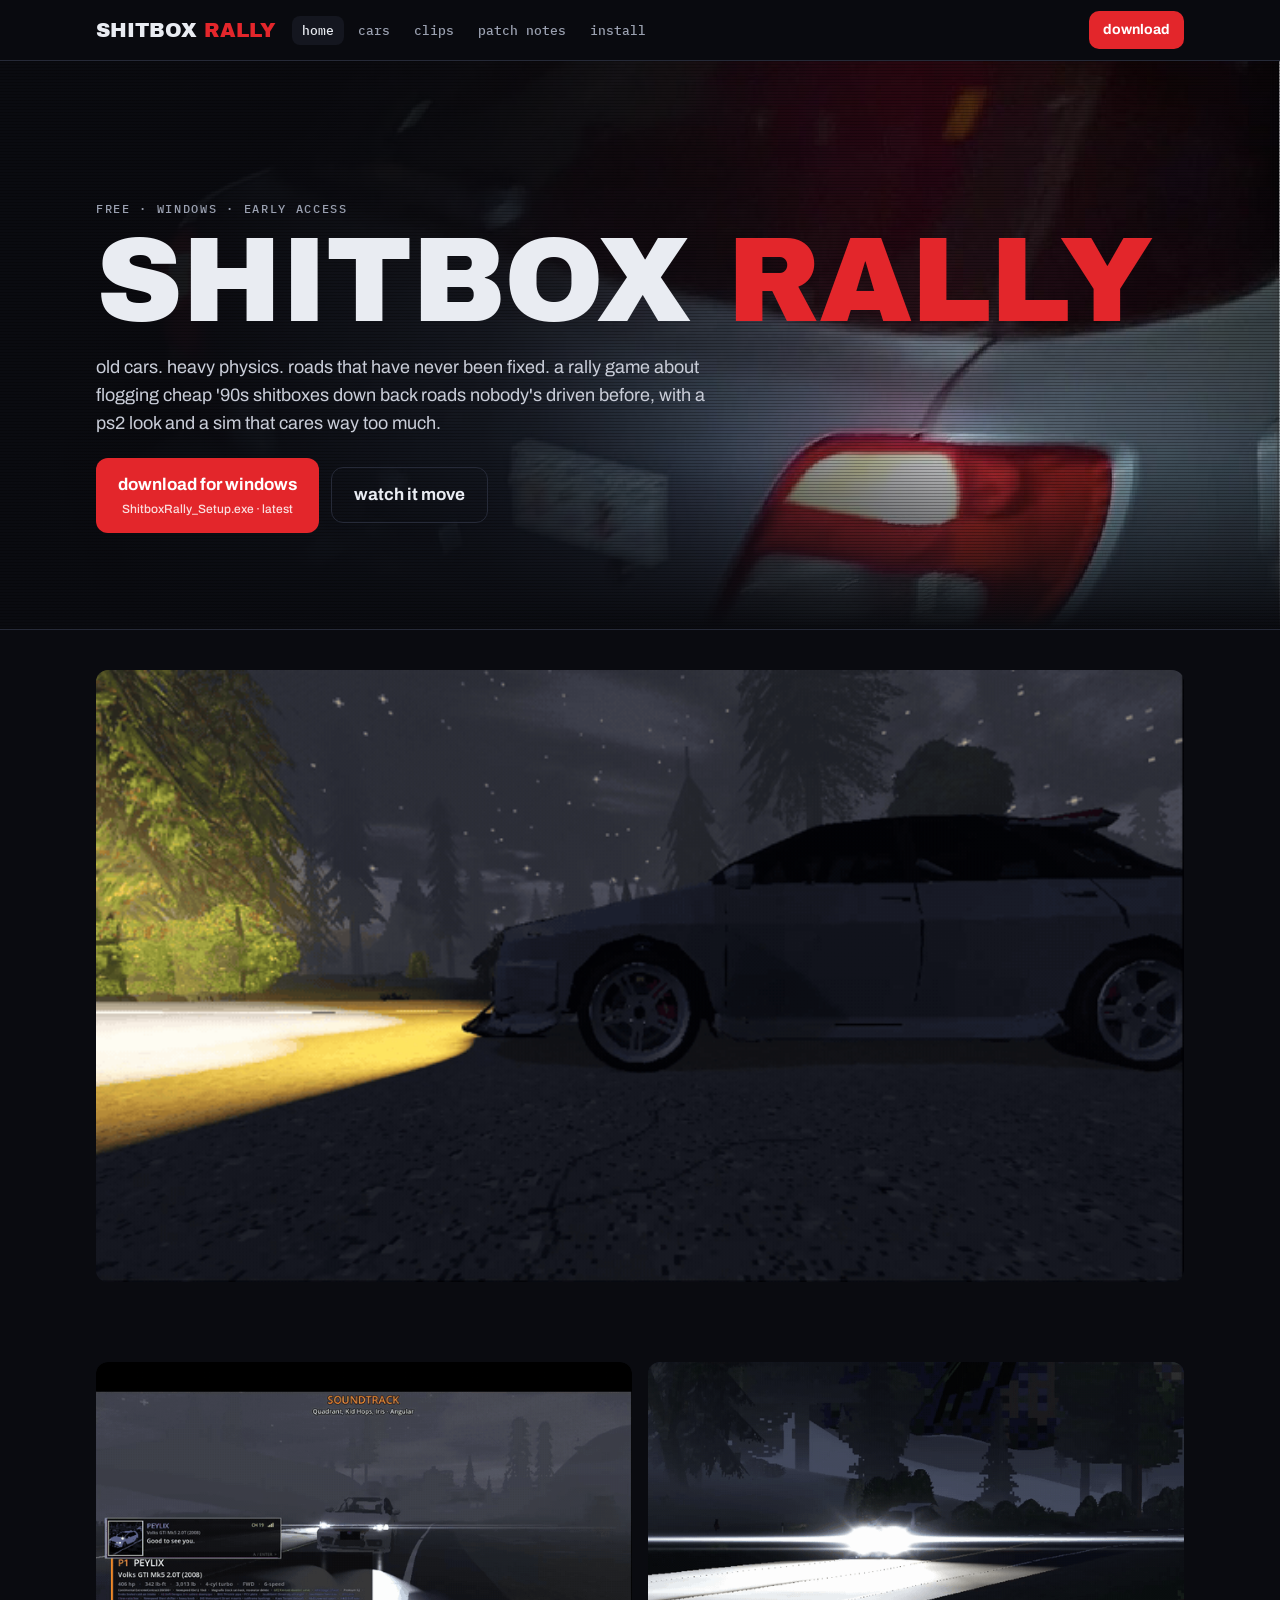
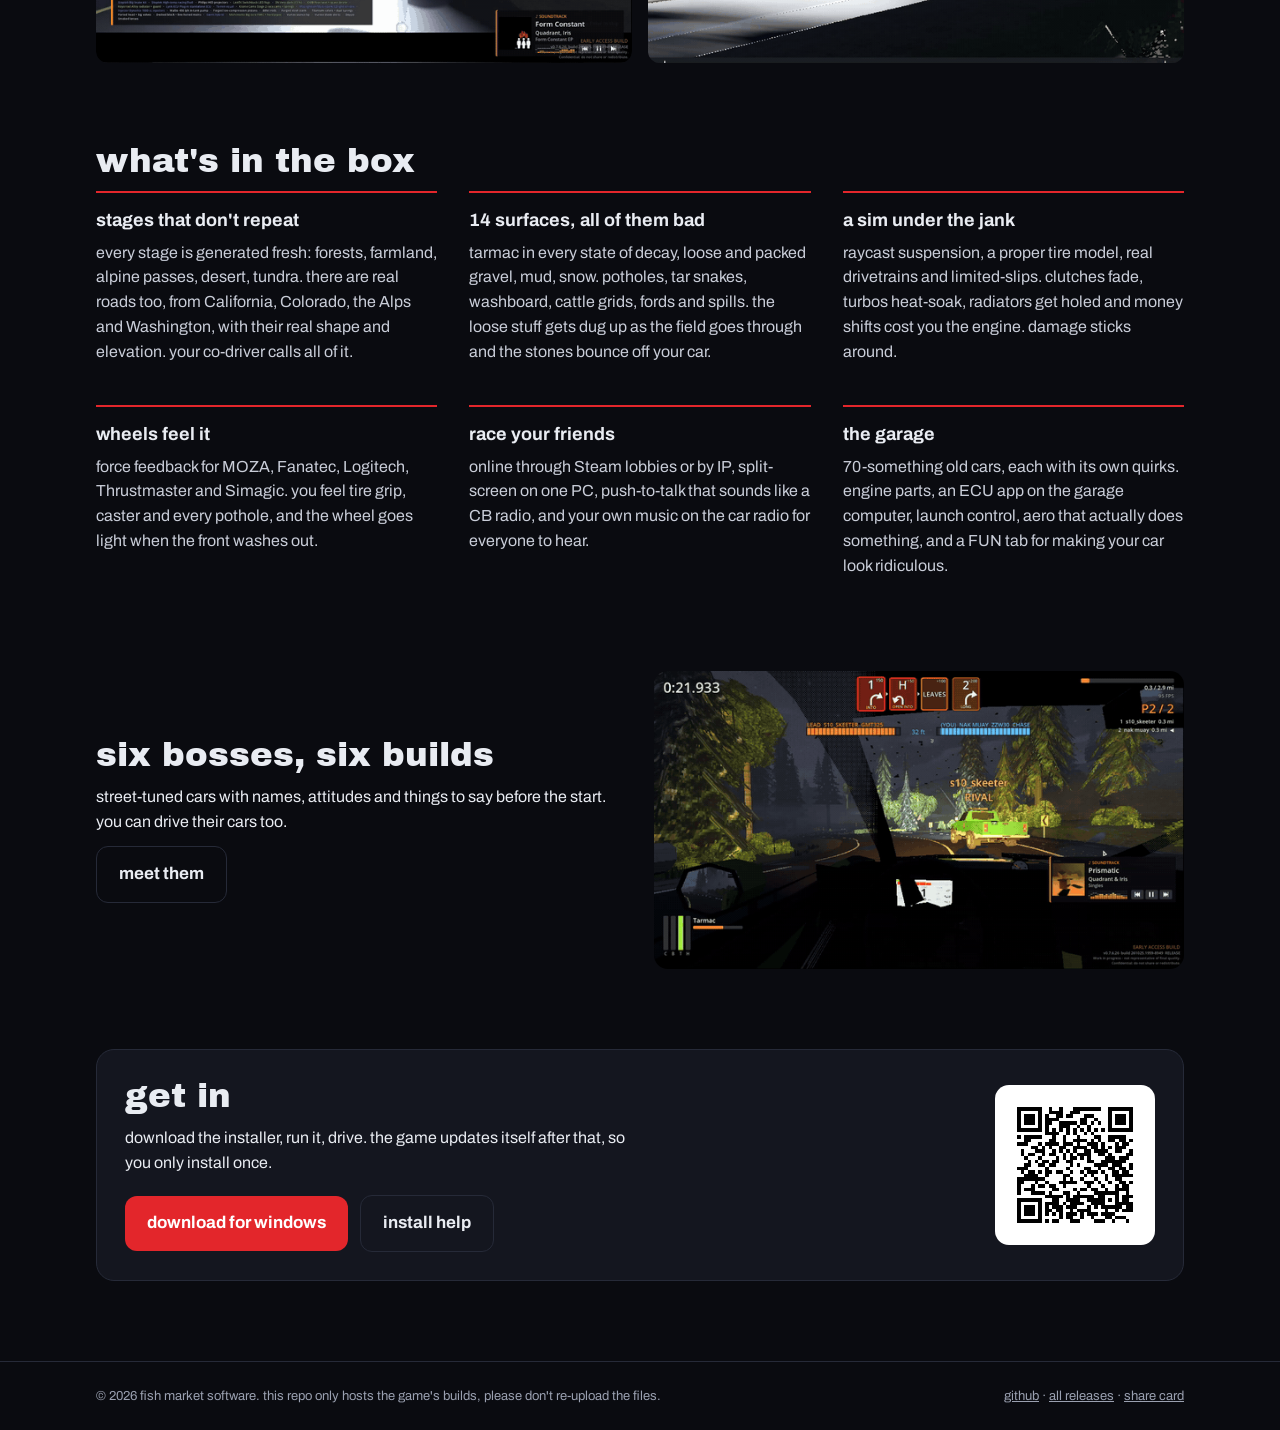
==== commit 298e90d0: "Site: take the older screenshots off the pages, only today's clips left Co-Authored-By: Claude Opus " ====
--- a/docs/index.html
+++ b/docs/index.html
@@ -63,7 +63,7 @@
       <p>street-tuned cars with names, attitudes and things to say before the start. you can drive their cars too.</p>
       <a class="btn ghost" href="cars.html#bosses">meet them</a>
     </div>
-    <img class="shot" loading="lazy" src="shots/gravel-chase.jpg" alt="chase cam on a gravel farm road">
+    <img class="shot" loading="lazy" src="media/clips/battle.gif" alt="an in-car night battle against a rival pickup, the gap bar draining">
   </div>
 </section>
 
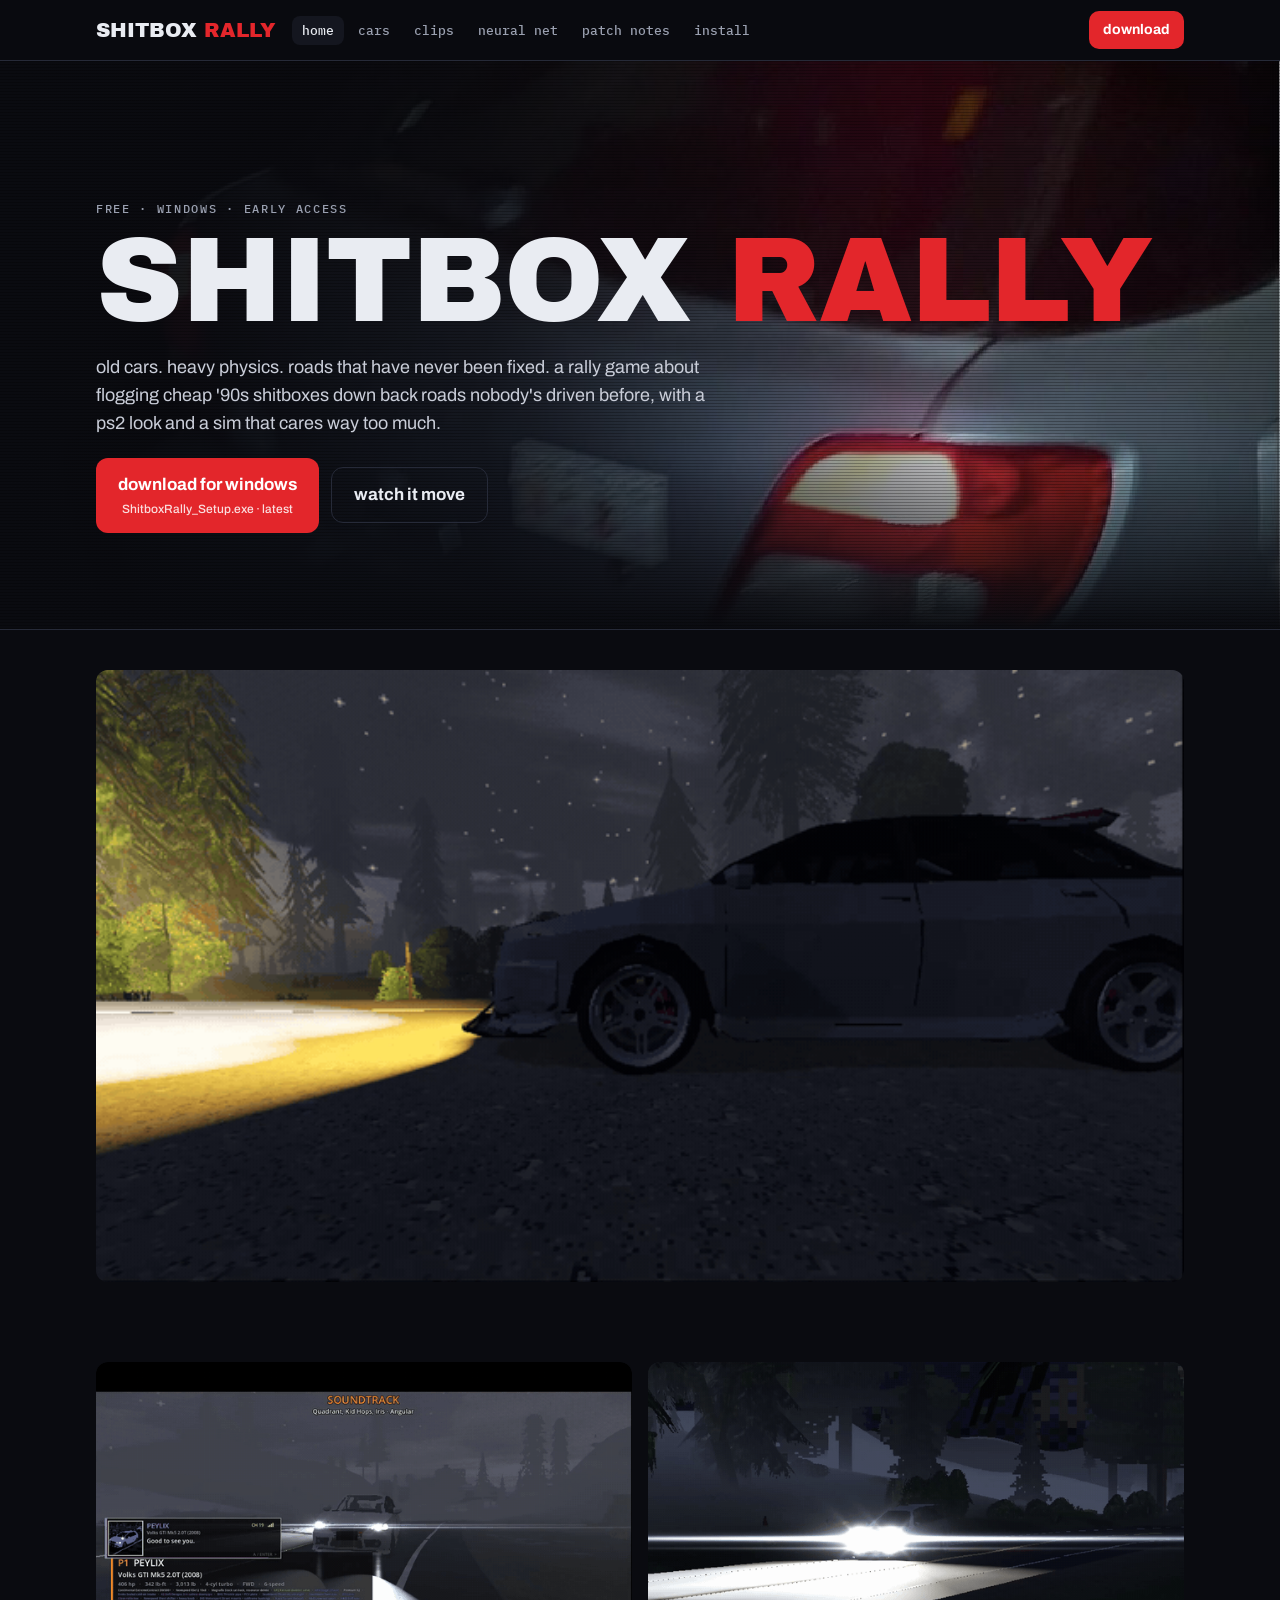
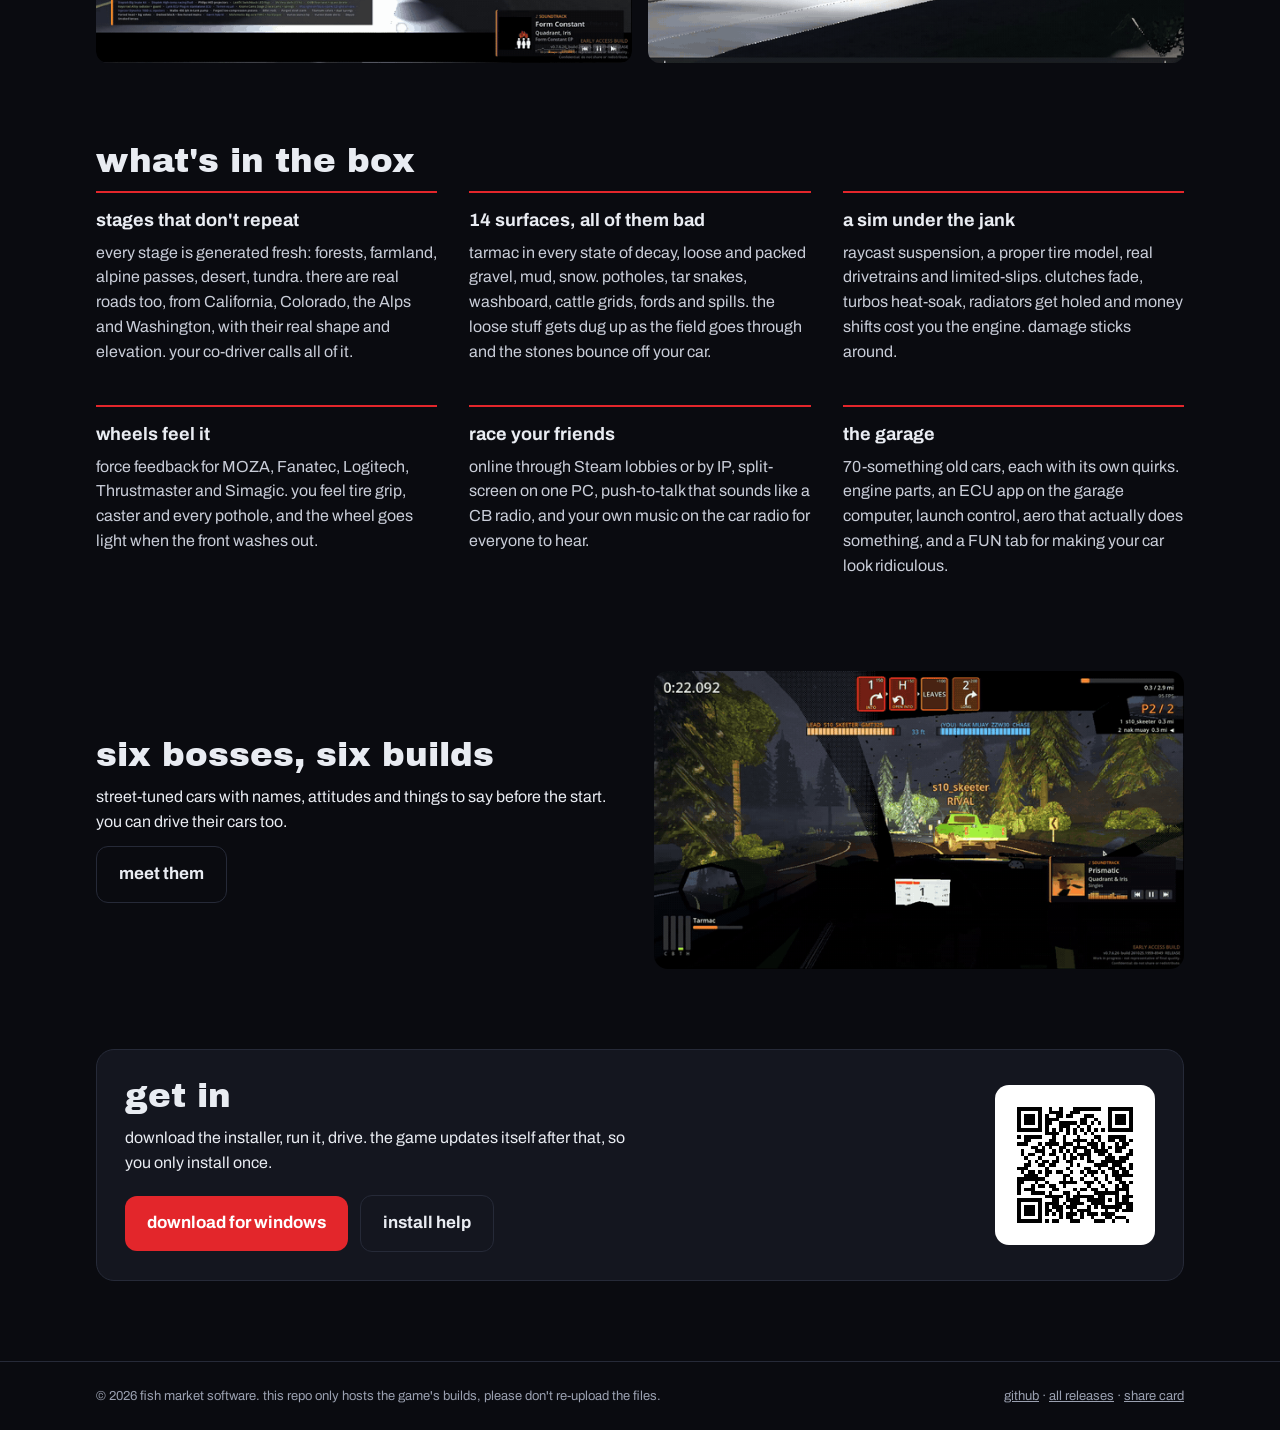
==== commit b7583772: "site: neural net page with the live ai lab training video, new nav tab Co-Authored-By: Claude Opus 5" ====
--- a/docs/index.html
+++ b/docs/index.html
@@ -16,7 +16,7 @@
 <body>
 <header class="top"><div class="wrap top-in">
   <a class="logo" href="index.html">SHITBOX <span>RALLY</span></a>
-  <nav><a href="index.html" aria-current="page">home</a><a href="cars.html">cars</a><a href="clips.html">clips</a><a href="notes.html">patch notes</a><a href="install.html">install</a></nav>
+  <nav><a href="index.html" aria-current="page">home</a><a href="cars.html">cars</a><a href="clips.html">clips</a><a href="neural.html">neural net</a><a href="notes.html">patch notes</a><a href="install.html">install</a></nav>
   <a class="btn btn-sm" href="https://github.com/ArthurJClack/shitboxrally-releases/releases/latest/download/ShitboxRally_Setup.exe">download</a>
 </div></header>
 <main>
